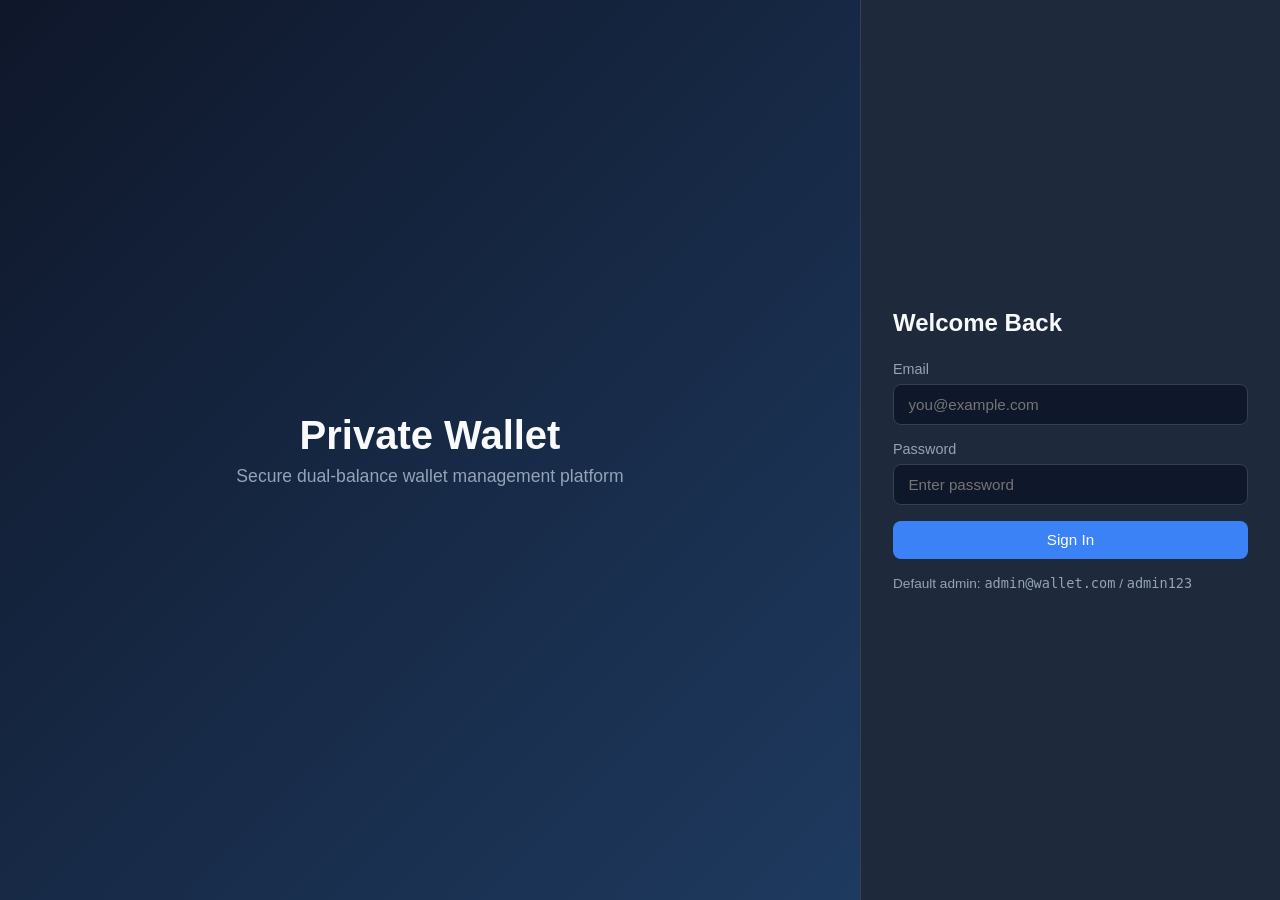
==== frontend/accounts.html @ 6f9220b8 "feat(ui): add dashboard, accounts, statistics pages and style - Implement dashboard page with balanc" ====
<!DOCTYPE html>
<html lang="en">
<head>
  <meta charset="UTF-8" />
  <meta name="viewport" content="width=device-width, initial-scale=1.0" />
  <title>Accounts - Private Wallet Platform</title>
  <link rel="stylesheet" href="css/style.css" />
</head>
<body>
  <div class="layout">
    <aside class="sidebar" id="sidebar">
      <div class="sidebar-header">
        <h3>Private Wallet</h3>
        <button class="sidebar-toggle" id="sidebar-toggle">&#9776;</button>
      </div>
      <ul class="nav-menu">
        <li class="nav-item" data-href="dashboard.html"><span>Dashboard</span></li>
        <li class="nav-item" data-href="transactions.html"><span>Transactions</span></li>
        <li class="nav-item" data-href="withdrawals.html"><span>Withdrawals</span></li>
        <li class="nav-item active" data-href="accounts.html"><span>Accounts</span></li>
        <li class="nav-item" data-href="statistics.html"><span>Statistics</span></li>
      </ul>
      <div class="sidebar-footer">
        <button class="btn btn-danger btn-block" id="logout-btn">Logout</button>
      </div>
    </aside>

    <div class="main-content" id="main-content">
      <header class="topbar">
        <div class="topbar-left"><h2>Accounts</h2></div>
        <div class="topbar-right">
          <div class="notification-bell" id="notification-bell">
            &#128276;
            <span class="badge" id="notification-badge" style="display:none;">0</span>
            <div class="notification-dropdown" id="notification-dropdown"></div>
          </div>
          <div class="user-menu"><span id="topbar-user-name">User</span></div>
        </div>
      </header>

      <div class="page-content">
        <div id="alert-container"></div>

        <div id="admin-section" style="display:none;">
          <div style="margin-bottom:1rem;">
            <button class="btn btn-success" id="btn-create-user">Create User</button>
          </div>
          <div class="card">
            <div class="table-container">
              <table class="data-table">
                <thead>
                  <tr>
                    <th>ID</th>
                    <th>Name</th>
                    <th>Email</th>
                    <th>Admin</th>
                    <th>Active</th>
                    <th>Created</th>
                  </tr>
                </thead>
                <tbody id="users-body"></tbody>
              </table>
            </div>
          </div>
        </div>

        <div id="user-section">
          <div class="card" style="max-width:480px;">
            <div class="card-header"><div class="card-title">Change Password</div></div>
            <form id="change-password-form">
              <div class="form-group">
                <label>Current Password</label>
                <input type="password" id="cp-current" class="form-control" required />
              </div>
              <div class="form-group">
                <label>New Password</label>
                <input type="password" id="cp-new" class="form-control" required />
              </div>
              <button type="submit" class="btn btn-primary">Update Password</button>
            </form>
          </div>
        </div>
      </div>
    </div>
  </div>

  <div class="modal-overlay" id="create-user-modal">
    <div class="modal">
      <div class="modal-header">
        <div class="modal-title">Create New User</div>
        <button class="modal-close" id="modal-close">&times;</button>
      </div>
      <form id="create-user-form">
        <div class="form-group">
          <label>Full Name</label>
          <input type="text" id="cu-name" class="form-control" required />
        </div>
        <div class="form-group">
          <label>Email</label>
          <input type="email" id="cu-email" class="form-control" required />
        </div>
        <div class="form-group">
          <label>Password</label>
          <input type="password" id="cu-password" class="form-control" required />
        </div>
        <div class="form-group">
          <label>
            <input type="checkbox" id="cu-admin" /> Admin
          </label>
        </div>
        <button type="submit" class="btn btn-primary btn-block">Create User</button>
      </form>
    </div>
  </div>

  <script src="js/api.js"></script>
  <script src="js/auth.js"></script>
  <script src="js/app.js"></script>
  <script src="js/accounts.js"></script>
</body>
</html>
---- frontend/css/style.css ----
:root {
  --bg: #0f172a;
  --card-bg: #1e293b;
  --card-bg-hover: #26334d;
  --text: #f8fafc;
  --text-muted: #94a3b8;
  --border: #334155;
  --accent: #3b82f6;
  --accent-hover: #2563eb;
  --success: #22c55e;
  --danger: #ef4444;
  --warning: #eab308;
  --sidebar-width: 260px;
  --sidebar-collapsed: 70px;
}

* {
  margin: 0;
  padding: 0;
  box-sizing: border-box;
}

body {
  font-family: 'Segoe UI', Tahoma, Geneva, Verdana, sans-serif;
  background: var(--bg);
  color: var(--text);
  min-height: 100vh;
}

a {
  color: var(--accent);
  text-decoration: none;
}

/* Login Page */
.login-page {
  display: flex;
  min-height: 100vh;
}

.login-left {
  flex: 1;
  display: flex;
  align-items: center;
  justify-content: center;
  background: linear-gradient(135deg, #0f172a 0%, #1e3a5f 100%);
  padding: 2rem;
}

.login-brand {
  text-align: center;
}

.login-brand h1 {
  font-size: 2.5rem;
  margin-bottom: 0.5rem;
}

.login-brand p {
  color: var(--text-muted);
  font-size: 1.1rem;
}

.login-right {
  width: 420px;
  background: var(--card-bg);
  display: flex;
  align-items: center;
  justify-content: center;
  padding: 2rem;
  border-left: 1px solid var(--border);
}

.login-form {
  width: 100%;
}

.login-form h2 {
  margin-bottom: 1.5rem;
  font-size: 1.5rem;
}

.form-group {
  margin-bottom: 1rem;
}

.form-group label {
  display: block;
  margin-bottom: 0.4rem;
  font-size: 0.9rem;
  color: var(--text-muted);
}

.form-control {
  width: 100%;
  padding: 0.7rem 0.9rem;
  background: var(--bg);
  border: 1px solid var(--border);
  border-radius: 0.5rem;
  color: var(--text);
  font-size: 0.95rem;
  transition: border-color 0.2s;
}

.form-control:focus {
  outline: none;
  border-color: var(--accent);
}

.btn {
  display: inline-flex;
  align-items: center;
  justify-content: center;
  gap: 0.4rem;
  padding: 0.65rem 1.2rem;
  border: none;
  border-radius: 0.5rem;
  font-size: 0.95rem;
  cursor: pointer;
  transition: background 0.2s, transform 0.1s;
}

.btn:active {
  transform: scale(0.98);
}

.btn-primary {
  background: var(--accent);
  color: #fff;
}

.btn-primary:hover {
  background: var(--accent-hover);
}

.btn-success {
  background: var(--success);
  color: #fff;
}

.btn-danger {
  background: var(--danger);
  color: #fff;
}

.btn-warning {
  background: var(--warning);
  color: #000;
}

.btn-block {
  width: 100%;
}

/* Layout */
.layout {
  display: flex;
  min-height: 100vh;
}

.sidebar {
  width: var(--sidebar-width);
  background: var(--card-bg);
  border-right: 1px solid var(--border);
  display: flex;
  flex-direction: column;
  position: fixed;
  top: 0;
  left: 0;
  bottom: 0;
  z-index: 100;
  transition: width 0.3s;
}

.sidebar-header {
  padding: 1.2rem;
  border-bottom: 1px solid var(--border);
  display: flex;
  align-items: center;
  gap: 0.7rem;
}

.sidebar-header h3 {
  font-size: 1.1rem;
  white-space: nowrap;
}

.sidebar-toggle {
  background: none;
  border: none;
  color: var(--text);
  font-size: 1.2rem;
  cursor: pointer;
  margin-left: auto;
}

.nav-menu {
  list-style: none;
  padding: 1rem 0;
  flex: 1;
  overflow-y: auto;
}

.nav-item {
  padding: 0.7rem 1.2rem;
  display: flex;
  align-items: center;
  gap: 0.8rem;
  color: var(--text-muted);
  cursor: pointer;
  transition: background 0.2s, color 0.2s;
  border-radius: 0 0.4rem 0.4rem 0;
  margin-right: 0.5rem;
}

.nav-item:hover,
.nav-item.active {
  background: rgba(59, 130, 246, 0.1);
  color: var(--accent);
}

.nav-item i {
  width: 22px;
  text-align: center;
}

.sidebar-footer {
  padding: 1rem;
  border-top: 1px solid var(--border);
}

.main-content {
  flex: 1;
  margin-left: var(--sidebar-width);
  display: flex;
  flex-direction: column;
  transition: margin-left 0.3s;
}

.topbar {
  height: 60px;
  background: var(--card-bg);
  border-bottom: 1px solid var(--border);
  display: flex;
  align-items: center;
  justify-content: space-between;
  padding: 0 1.5rem;
  position: sticky;
  top: 0;
  z-index: 50;
}

.topbar-left h2 {
  font-size: 1.2rem;
  font-weight: 600;
}

.topbar-right {
  display: flex;
  align-items: center;
  gap: 1rem;
}

.notification-bell {
  position: relative;
  cursor: pointer;
  font-size: 1.1rem;
  color: var(--text-muted);
}

.notification-bell .badge {
  position: absolute;
  top: -6px;
  right: -6px;
  background: var(--danger);
  color: #fff;
  font-size: 0.65rem;
  padding: 0.1rem 0.35rem;
  border-radius: 999px;
}

.user-menu {
  display: flex;
  align-items: center;
  gap: 0.5rem;
  cursor: pointer;
}

.page-content {
  padding: 1.5rem;
  flex: 1;
}

/* Cards */
.card {
  background: var(--card-bg);
  border: 1px solid var(--border);
  border-radius: 0.6rem;
  padding: 1.2rem;
}

.card-header {
  display: flex;
  align-items: center;
  justify-content: space-between;
  margin-bottom: 1rem;
}

.card-title {
  font-size: 1rem;
  font-weight: 600;
}

.balance-card {
  background: linear-gradient(135deg, #1e293b 0%, #0f172a 100%);
  border: 1px solid var(--border);
  border-radius: 0.6rem;
  padding: 1.5rem;
  position: relative;
  overflow: hidden;
}

.balance-card .label {
  font-size: 0.85rem;
  color: var(--text-muted);
  margin-bottom: 0.4rem;
}

.balance-card .amount {
  font-size: 2rem;
  font-weight: 700;
}

.balance-card .icon {
  position: absolute;
  top: 1rem;
  right: 1rem;
  font-size: 2.5rem;
  opacity: 0.15;
}

.grid {
  display: grid;
  gap: 1rem;
}

.grid-2 {
  grid-template-columns: repeat(2, 1fr);
}

.grid-3 {
  grid-template-columns: repeat(3, 1fr);
}

.grid-4 {
  grid-template-columns: repeat(4, 1fr);
}

/* Tables */
.table-container {
  overflow-x: auto;
}

.data-table {
  width: 100%;
  border-collapse: collapse;
  font-size: 0.9rem;
}

.data-table th,
.data-table td {
  padding: 0.8rem 1rem;
  text-align: left;
  border-bottom: 1px solid var(--border);
}

.data-table th {
  color: var(--text-muted);
  font-weight: 500;
  font-size: 0.8rem;
  text-transform: uppercase;
  letter-spacing: 0.03em;
}

.data-table tbody tr:hover {
  background: var(--card-bg-hover);
}

/* Status badges */
.badge {
  display: inline-block;
  padding: 0.25rem 0.6rem;
  border-radius: 0.35rem;
  font-size: 0.75rem;
  font-weight: 600;
}

.badge-pending {
  background: rgba(234, 179, 8, 0.15);
  color: var(--warning);
}

.badge-approved {
  background: rgba(34, 197, 94, 0.15);
  color: var(--success);
}

.badge-rejected {
  background: rgba(239, 68, 68, 0.15);
  color: var(--danger);
}

/* Modals */
.modal-overlay {
  position: fixed;
  inset: 0;
  background: rgba(0, 0, 0, 0.6);
  display: flex;
  align-items: center;
  justify-content: center;
  z-index: 200;
  opacity: 0;
  pointer-events: none;
  transition: opacity 0.2s;
}

.modal-overlay.open {
  opacity: 1;
  pointer-events: all;
}

.modal {
  background: var(--card-bg);
  border: 1px solid var(--border);
  border-radius: 0.6rem;
  width: 90%;
  max-width: 480px;
  padding: 1.5rem;
  transform: translateY(-10px);
  transition: transform 0.2s;
}

.modal-overlay.open .modal {
  transform: translateY(0);
}

.modal-header {
  display: flex;
  align-items: center;
  justify-content: space-between;
  margin-bottom: 1rem;
}

.modal-title {
  font-size: 1.1rem;
  font-weight: 600;
}

.modal-close {
  background: none;
  border: none;
  color: var(--text-muted);
  font-size: 1.2rem;
  cursor: pointer;
}

/* Toggle switch */
.toggle-switch {
  position: relative;
  display: inline-block;
  width: 44px;
  height: 24px;
}

.toggle-switch input {
  opacity: 0;
  width: 0;
  height: 0;
}

.toggle-slider {
  position: absolute;
  cursor: pointer;
  top: 0;
  left: 0;
  right: 0;
  bottom: 0;
  background: var(--border);
  border-radius: 24px;
  transition: background 0.2s;
}

.toggle-slider::before {
  content: "";
  position: absolute;
  height: 18px;
  width: 18px;
  left: 3px;
  bottom: 3px;
  background: #fff;
  border-radius: 50%;
  transition: transform 0.2s;
}

.toggle-switch input:checked + .toggle-slider {
  background: var(--accent);
}

.toggle-switch input:checked + .toggle-slider::before {
  transform: translateX(20px);
}

/* Filter bar */
.filter-bar {
  display: flex;
  gap: 0.75rem;
  flex-wrap: wrap;
  margin-bottom: 1rem;
  align-items: flex-end;
}

.filter-bar .form-group {
  margin-bottom: 0;
  flex: 1;
  min-width: 140px;
}

.filter-bar .form-control {
  padding: 0.5rem 0.7rem;
  font-size: 0.9rem;
}

/* Stats summary */
.stat-card {
  background: var(--card-bg);
  border: 1px solid var(--border);
  border-radius: 0.6rem;
  padding: 1.2rem;
  text-align: center;
}

.stat-card .value {
  font-size: 1.6rem;
  font-weight: 700;
  margin-bottom: 0.3rem;
}

.stat-card .label {
  font-size: 0.85rem;
  color: var(--text-muted);
}

/* Empty state */
.empty-state {
  text-align: center;
  padding: 3rem 1rem;
  color: var(--text-muted);
}

/* Loading spinner */
.spinner {
  width: 24px;
  height: 24px;
  border: 3px solid var(--border);
  border-top-color: var(--accent);
  border-radius: 50%;
  animation: spin 0.8s linear infinite;
}

@keyframes spin {
  to {
    transform: rotate(360deg);
  }
}

/* Alert */
.alert {
  padding: 0.8rem 1rem;
  border-radius: 0.5rem;
  margin-bottom: 1rem;
  font-size: 0.9rem;
}

.alert-error {
  background: rgba(239, 68, 68, 0.1);
  color: var(--danger);
  border: 1px solid rgba(239, 68, 68, 0.2);
}

.alert-success {
  background: rgba(34, 197, 94, 0.1);
  color: var(--success);
  border: 1px solid rgba(34, 197, 94, 0.2);
}

/* Notification dropdown */
.notification-dropdown {
  position: absolute;
  top: 45px;
  right: 0;
  width: 320px;
  background: var(--card-bg);
  border: 1px solid var(--border);
  border-radius: 0.5rem;
  box-shadow: 0 10px 25px rgba(0,0,0,0.4);
  z-index: 150;
  display: none;
  max-height: 400px;
  overflow-y: auto;
}

.notification-dropdown.open {
  display: block;
}

.notification-item {
  padding: 0.8rem 1rem;
  border-bottom: 1px solid var(--border);
  cursor: pointer;
  transition: background 0.2s;
}

.notification-item:hover {
  background: var(--card-bg-hover);
}

.notification-item strong {
  display: block;
  font-size: 0.9rem;
  margin-bottom: 0.2rem;
}

.notification-item p {
  font-size: 0.8rem;
  color: var(--text-muted);
  margin-bottom: 0.2rem;
}

.notification-item small {
  font-size: 0.75rem;
  color: var(--text-muted);
}

/* Responsive */
@media (max-width: 992px) {
  .grid-4 {
    grid-template-columns: repeat(2, 1fr);
  }
  .grid-3 {
    grid-template-columns: repeat(2, 1fr);
  }
}

@media (max-width: 768px) {
  .sidebar {
    width: var(--sidebar-collapsed);
  }
  .sidebar .nav-item span,
  .sidebar-header h3,
  .sidebar-footer span {
    display: none;
  }
  .main-content {
    margin-left: var(--sidebar-collapsed);
  }
  .grid-2,
  .grid-3,
  .grid-4 {
    grid-template-columns: 1fr;
  }
  .login-page {
    flex-direction: column;
  }
  .login-right {
    width: 100%;
  }
}

@media (max-width: 480px) {
  .filter-bar {
    flex-direction: column;
  }
  .filter-bar .form-group {
    width: 100%;
  }
}
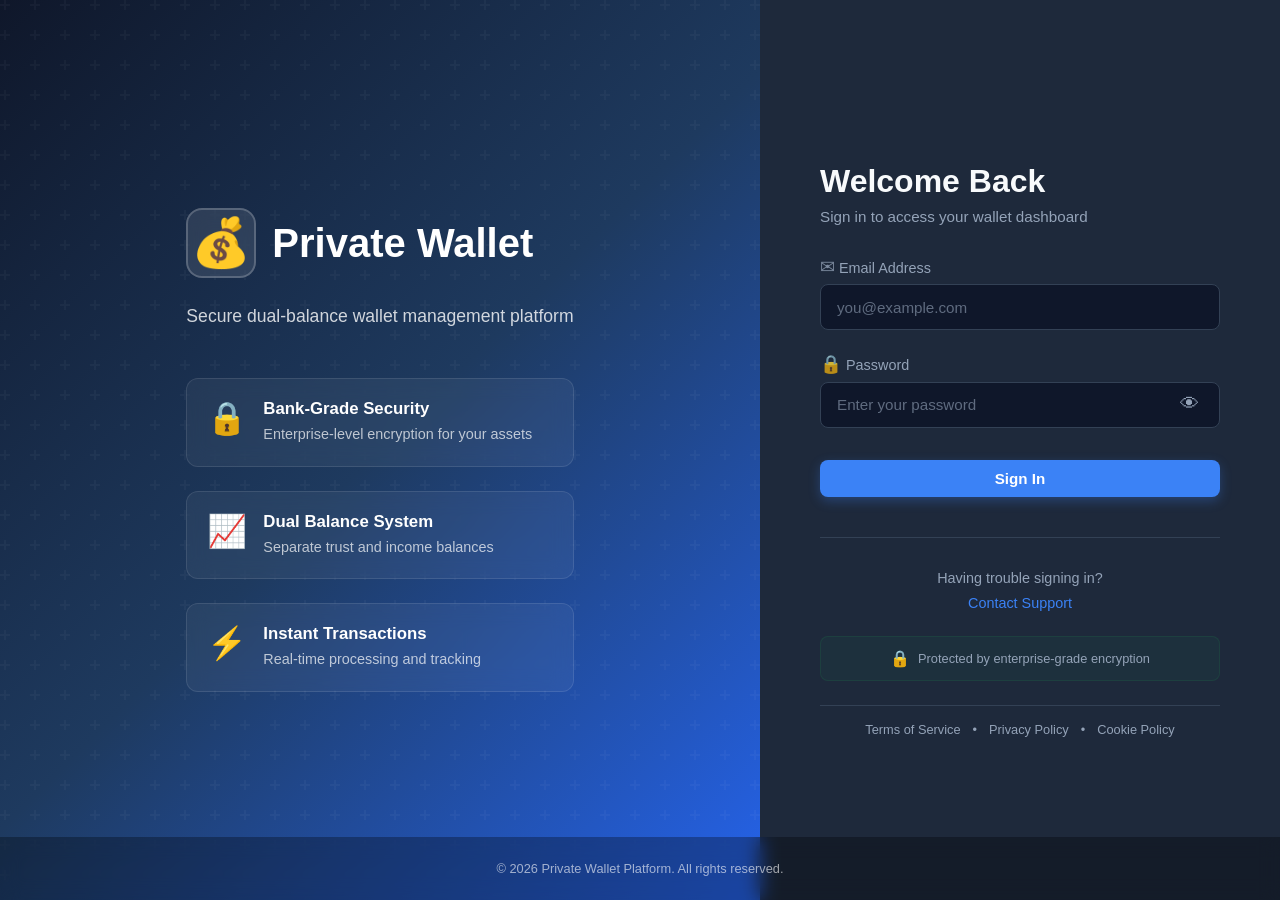
==== commit 7b26870e: "feat(feedback): add user feedback feature with frontend modal and backend email support - Introduce " ====
--- a/frontend/accounts.html
+++ b/frontend/accounts.html
@@ -6,79 +6,139 @@
   <title>Accounts - Private Wallet Platform</title>
   <link rel="stylesheet" href="css/style.css" />
 </head>
-<body>
-  <div class="layout">
-    <aside class="sidebar" id="sidebar">
-      <div class="sidebar-header">
-        <h3>Private Wallet</h3>
-        <button class="sidebar-toggle" id="sidebar-toggle">&#9776;</button>
-      </div>
-      <ul class="nav-menu">
-        <li class="nav-item" data-href="dashboard.html"><span>Dashboard</span></li>
-        <li class="nav-item" data-href="transactions.html"><span>Transactions</span></li>
-        <li class="nav-item" data-href="withdrawals.html"><span>Withdrawals</span></li>
-        <li class="nav-item active" data-href="accounts.html"><span>Accounts</span></li>
-        <li class="nav-item" data-href="statistics.html"><span>Statistics</span></li>
-      </ul>
-      <div class="sidebar-footer">
-        <button class="btn btn-danger btn-block" id="logout-btn">Logout</button>
-      </div>
-    </aside>
-
-    <div class="main-content" id="main-content">
-      <header class="topbar">
-        <div class="topbar-left"><h2>Accounts</h2></div>
-        <div class="topbar-right">
-          <div class="notification-bell" id="notification-bell">
-            &#128276;
-            <span class="badge" id="notification-badge" style="display:none;">0</span>
-            <div class="notification-dropdown" id="notification-dropdown"></div>
-          </div>
-          <div class="user-menu"><span id="topbar-user-name">User</span></div>
-        </div>
-      </header>
-
-      <div class="page-content">
-        <div id="alert-container"></div>
-
-        <div id="admin-section" style="display:none;">
-          <div style="margin-bottom:1rem;">
-            <button class="btn btn-success" id="btn-create-user">Create User</button>
-          </div>
-          <div class="card">
-            <div class="table-container">
-              <table class="data-table">
-                <thead>
-                  <tr>
-                    <th>ID</th>
-                    <th>Name</th>
-                    <th>Email</th>
-                    <th>Admin</th>
-                    <th>Active</th>
-                    <th>Created</th>
-                  </tr>
-                </thead>
-                <tbody id="users-body"></tbody>
-              </table>
+<body class="user-layout">
+  <!-- User Nav Drawer -->
+  <div class="user-nav-overlay" id="user-nav-overlay"></div>
+  <div class="user-nav-drawer" id="user-nav-drawer">
+    <div class="user-nav-header">
+      <h3>Private Wallet</h3>
+      <button class="user-nav-close" id="user-nav-close">&times;</button>
+    </div>
+    <ul class="user-nav-menu">
+      <li class="user-nav-item" data-href="dashboard.html"><span class="nav-icon">&#127968;</span> Dashboard</li>
+      <li class="user-nav-item" data-href="transactions.html"><span class="nav-icon">&#128179;</span> Transactions</li>
+      <li class="user-nav-item" data-href="withdrawals.html"><span class="nav-icon">&#128184;</span> Withdrawals</li>
+      <li class="user-nav-item active" data-href="accounts.html"><span class="nav-icon">&#128100;</span> Accounts</li>
+      <li class="user-nav-item" data-href="statement.html"><span class="nav-icon">&#128196;</span> Statement</li>
+      <li class="user-nav-item" data-href="statistics.html"><span class="nav-icon">&#128202;</span> Statistics</li>
+    </ul>
+    <div class="user-nav-footer">
+      <button class="btn btn-danger btn-block" id="logout-btn">Logout</button>
+    </div>
+  </div>
+
+  <!-- Topbar -->
+  <header class="user-topbar">
+    <div class="user-topbar-left">
+      <button class="user-topbar-menu-btn" id="user-menu-btn">&#9776;</button>
+      <div class="user-topbar-title">Accounts</div>
+    </div>
+    <div class="user-topbar-right">
+      <button class="topbar-btn" id="support-btn">Support</button>
+      <div class="topbar-pill" id="exchange-pill">
+        <span id="exchange-rate-text">1 USDT &rarr; 127.65 BDT</span>
+        <button class="swap-btn" id="swap-rate-btn">&#8644;</button>
+      </div>
+      <div class="notification-bell" id="notification-bell">
+        &#128276;
+        <span class="badge" id="notification-badge" style="display:none;">0</span>
+        <div class="notification-dropdown" id="notification-dropdown">
+          <div class="notification-dropdown-header">
+            <span>Notifications</span>
+            <a href="#" onclick="event.preventDefault();">Mark all as read</a>
+          </div>
+          <div class="notification-dropdown-body" id="notification-dropdown-body"></div>
+        </div>
+      </div>
+      <button class="topbar-icon-btn" id="help-btn" title="Help">?</button>
+      <div class="avatar-wrap">
+        <div class="avatar" id="user-avatar">U</div>
+        <div class="avatar-dropdown" id="avatar-dropdown">
+          <div class="avatar-dropdown-header">
+            <div class="avatar-large" id="dropdown-avatar-large">U</div>
+            <div>
+              <div class="user-name" id="dropdown-user-name">User</div>
+              <div class="user-email" id="dropdown-user-email">user@example.com</div>
             </div>
           </div>
-        </div>
-
-        <div id="user-section">
-          <div class="card" style="max-width:480px;">
-            <div class="card-header"><div class="card-title">Change Password</div></div>
-            <form id="change-password-form">
-              <div class="form-group">
-                <label>Current Password</label>
-                <input type="password" id="cp-current" class="form-control" required />
-              </div>
-              <div class="form-group">
-                <label>New Password</label>
-                <input type="password" id="cp-new" class="form-control" required />
-              </div>
-              <button type="submit" class="btn btn-primary">Update Password</button>
-            </form>
-          </div>
+          <button class="avatar-dropdown-btn">Connect two-factor authentication</button>
+          <button class="avatar-dropdown-btn">Check your manager</button>
+          <div class="avatar-dropdown-divider"></div>
+          <button class="avatar-dropdown-item" onclick="logout()">
+            <span>&#128682;</span> Logout
+          </button>
+        </div>
+      </div>
+    </div>
+  </header>
+
+  <div class="user-page-content">
+    <div id="alert-container"></div>
+
+    <div id="admin-section" style="display:none;">
+      <div style="margin-bottom:1rem;">
+        <button class="btn btn-success" id="btn-create-user">Create User</button>
+      </div>
+      <div class="card">
+        <div class="table-container">
+          <table class="data-table">
+            <thead>
+              <tr>
+                <th>ID</th>
+                <th>Name</th>
+                <th>Email</th>
+                <th>Admin</th>
+                <th>Active</th>
+                <th>Created</th>
+              </tr>
+            </thead>
+            <tbody id="users-body"></tbody>
+          </table>
+        </div>
+      </div>
+    </div>
+
+    <div id="user-section">
+      <div class="ac-section">
+        <div class="ac-filter-bar">
+          <div class="tx-filter-group">
+            <label>Account number</label>
+            <input type="text" class="tx-input" placeholder="Account number" id="filter-ac-number" />
+          </div>
+          <div class="tx-filter-group">
+            <label>Device status</label>
+            <select class="tx-select" id="filter-device-status">
+              <option value="">All</option>
+              <option value="created">Created</option>
+            </select>
+          </div>
+          <div class="tx-filter-group">
+            <label>Account status</label>
+            <select class="tx-select" id="filter-ac-status">
+              <option value="">All</option>
+              <option value="approved">Approved</option>
+              <option value="deleted">Deleted</option>
+            </select>
+          </div>
+          <button class="tx-filter-btn" id="btn-filter" title="Filter">&#8801;</button>
+          <button class="ac-add-btn" id="btn-add-account">Add account</button>
+        </div>
+
+        <div class="tx-table-wrap">
+          <table class="ac-table">
+            <thead>
+              <tr>
+                <th>ACCOUNT ID <span class="sort-icon">&#8693;</span></th>
+                <th>PAYMENT SYSTEM TYPE</th>
+                <th>WALLET NUMBER</th>
+                <th>WALLET BALANCE</th>
+                <th>DEVICE STATUS</th>
+                <th>ACCOUNT STATUS</th>
+              </tr>
+            </thead>
+            <tbody id="accounts-body"></tbody>
+          </table>
+          <div class="no-data" id="ac-no-data" style="display:none;">No Data</div>
         </div>
       </div>
     </div>
@@ -110,6 +170,124 @@
         </div>
         <button type="submit" class="btn btn-primary btn-block">Create User</button>
       </form>
+    </div>
+  </div>
+
+  <!-- Add Account Modal -->
+  <div class="modal-overlay" id="add-account-modal">
+    <div class="modal">
+      <div class="modal-header">
+        <div class="modal-title">Add Account</div>
+        <button class="modal-close" id="ac-modal-close">&times;</button>
+      </div>
+      <form id="add-account-form">
+        <div class="form-group">
+          <label>Payment System</label>
+          <select class="form-control" id="aa-type" required>
+            <option value="bkash">bKash</option>
+            <option value="nagad">Nagad</option>
+            <option value="bank">Bank</option>
+          </select>
+        </div>
+        <div class="form-group">
+          <label>Account Number</label>
+          <input type="text" id="aa-number" class="form-control" placeholder="e.g. 01XXXXXXXXX" required />
+        </div>
+        <button type="submit" class="btn btn-primary btn-block">Add Account</button>
+      </form>
+    </div>
+  </div>
+
+  <button class="feedback-btn" id="feedback-btn">Leave feedback</button>
+
+  <!-- Feedback Modal -->
+  <div class="feedback-modal-overlay" id="feedback-modal">
+    <div class="feedback-modal">
+      <div class="feedback-modal-header">
+        <div class="feedback-modal-title">Rate our application</div>
+        <button class="modal-close" id="feedback-modal-close">&times;</button>
+      </div>
+      <div class="feedback-modal-body">
+        <div id="feedback-alert-container"></div>
+        
+        <div class="feedback-form-group">
+          <label class="feedback-label">How would you rate your experience with our app?</label>
+          <div class="star-rating" id="star-rating">
+            <span class="star" data-rating="1">&#9733;</span>
+            <span class="star" data-rating="2">&#9733;</span>
+            <span class="star" data-rating="3">&#9733;</span>
+            <span class="star" data-rating="4">&#9733;</span>
+            <span class="star" data-rating="5">&#9733;</span>
+          </div>
+          <div class="rating-text" id="rating-text">Select a rating</div>
+        </div>
+
+        <div class="feedback-form-group">
+          <label for="feedback-experience" class="feedback-label">
+            What would you like to improve about SWAP?
+          </label>
+          <textarea 
+            id="feedback-experience" 
+            class="form-control" 
+            placeholder="Share your experience with us..."
+            rows="4"
+          ></textarea>
+        </div>
+
+        <button class="btn btn-primary btn-block btn-send-feedback" id="btn-send-feedback">
+          <span class="btn-text">Send</span>
+          <span class="btn-loader" style="display:none;">
+            <span class="spinner"></span>
+            Sending...
+          </span>
+        </button>
+      </div>
+    </div>
+  </div>
+
+  <!-- Support Modal -->
+  <div class="support-modal-overlay" id="support-modal">
+    <div class="support-modal">
+      <div class="support-modal-header">
+        <div class="support-modal-title">Contact Support</div>
+        <button class="modal-close" id="support-modal-close">&times;</button>
+      </div>
+      <form id="support-form">
+        <div class="form-group">
+          <label>Subject</label>
+          <input type="text" id="support-subject" class="form-control" placeholder="What's this about?" />
+        </div>
+        <div class="form-group">
+          <label>Message</label>
+          <textarea id="support-message" class="form-control" placeholder="Describe your problem here..." required></textarea>
+        </div>
+        <button type="submit" class="btn btn-primary btn-block">Send</button>
+      </form>
+    </div>
+  </div>
+
+  <!-- FAQ Modal -->
+  <div class="faq-modal-overlay" id="faq-modal">
+    <div class="faq-modal">
+      <div class="faq-modal-top">
+        <div class="faq-brand">SWAP FAQ</div>
+        <button class="modal-close" id="faq-modal-close">&times;</button>
+      </div>
+      <div class="faq-content">
+        <h2>Frequently Asked Questions</h2>
+        <div class="faq-search-wrap">
+          <input type="text" placeholder="Search for a question" id="faq-search" />
+        </div>
+        <div class="faq-tabs-row">
+          <button class="faq-tab active" data-category="all">All</button>
+          <button class="faq-tab" data-category="access">Access & Authorization</button>
+          <button class="faq-tab" data-category="balances">Balances & Funds</button>
+          <button class="faq-tab" data-category="transactions">Transactions & Operations</button>
+          <button class="faq-tab" data-category="accounts">Accounts & Verification</button>
+          <button class="faq-tab" data-category="security">Interface & Security</button>
+        </div>
+        <div class="faq-list" id="faq-list"></div>
+      </div>
     </div>
   </div>
 
--- a/frontend/css/style.css
+++ b/frontend/css/style.css
@@ -36,48 +36,434 @@
 .login-page {
   display: flex;
   min-height: 100vh;
-}
-
-.login-left {
+  position: relative;
+  overflow: hidden;
+  background: var(--bg);
+}
+
+/* Animated Background */
+.login-background {
+  position: absolute;
+  inset: 0;
+  overflow: hidden;
+  z-index: 0;
+}
+
+.login-bg-circle {
+  position: absolute;
+  border-radius: 50%;
+  background: linear-gradient(135deg, rgba(59, 130, 246, 0.1), rgba(147, 51, 234, 0.1));
+  animation: float 20s infinite ease-in-out;
+}
+
+.circle-1 {
+  width: 600px;
+  height: 600px;
+  top: -200px;
+  left: -200px;
+  animation-delay: 0s;
+}
+
+.circle-2 {
+  width: 400px;
+  height: 400px;
+  bottom: -100px;
+  right: 10%;
+  animation-delay: 5s;
+}
+
+.circle-3 {
+  width: 300px;
+  height: 300px;
+  top: 50%;
+  left: 40%;
+  animation-delay: 10s;
+}
+
+@keyframes float {
+  0%, 100% {
+    transform: translate(0, 0) scale(1);
+  }
+  33% {
+    transform: translate(30px, -30px) scale(1.1);
+  }
+  66% {
+    transform: translate(-20px, 20px) scale(0.9);
+  }
+}
+
+/* Login Container */
+.login-container {
+  display: flex;
+  width: 100%;
+  min-height: 100vh;
+  position: relative;
+  z-index: 1;
+}
+
+/* Left Side - Branding */
+.login-branding {
   flex: 1;
   display: flex;
   align-items: center;
   justify-content: center;
-  background: linear-gradient(135deg, #0f172a 0%, #1e3a5f 100%);
-  padding: 2rem;
-}
-
-.login-brand {
+  background: linear-gradient(135deg, #0f172a 0%, #1e3a5f 50%, #2563eb 100%);
+  padding: 3rem;
+  position: relative;
+  overflow: hidden;
+}
+
+.login-branding::before {
+  content: '';
+  position: absolute;
+  inset: 0;
+  background: url("data:image/svg+xml,%3Csvg width='60' height='60' viewBox='0 0 60 60' xmlns='http://www.w3.org/2000/svg'%3E%3Cg fill='none' fill-rule='evenodd'%3E%3Cg fill='%23ffffff' fill-opacity='0.03'%3E%3Cpath d='M36 34v-4h-2v4h-4v2h4v4h2v-4h4v-2h-4zm0-30V0h-2v4h-4v2h4v4h2V6h4V4h-4zM6 34v-4H4v4H0v2h4v4h2v-4h4v-2H6zM6 4V0H4v4H0v2h4v4h2V6h4V4H6z'/%3E%3C/g%3E%3C/g%3E%3C/svg%3E");
+}
+
+.brand-content {
+  max-width: 500px;
+  position: relative;
+  z-index: 1;
+}
+
+.brand-logo {
+  display: flex;
+  align-items: center;
+  gap: 1rem;
+  margin-bottom: 1.5rem;
+}
+
+.logo-icon {
+  font-size: 3rem;
+  width: 70px;
+  height: 70px;
+  display: flex;
+  align-items: center;
+  justify-content: center;
+  background: rgba(255, 255, 255, 0.1);
+  border-radius: 1rem;
+  backdrop-filter: blur(10px);
+  border: 2px solid rgba(255, 255, 255, 0.2);
+}
+
+.brand-logo h1 {
+  font-size: 2.5rem;
+  font-weight: 700;
+  color: #fff;
+  margin: 0;
+}
+
+.brand-tagline {
+  color: rgba(255, 255, 255, 0.8);
+  font-size: 1.1rem;
+  margin-bottom: 3rem;
+  line-height: 1.6;
+}
+
+.brand-features {
+  display: flex;
+  flex-direction: column;
+  gap: 1.5rem;
+}
+
+.feature-item {
+  display: flex;
+  gap: 1rem;
+  padding: 1.25rem;
+  background: rgba(255, 255, 255, 0.05);
+  border-radius: 0.75rem;
+  border: 1px solid rgba(255, 255, 255, 0.1);
+  backdrop-filter: blur(10px);
+  transition: all 0.3s;
+}
+
+.feature-item:hover {
+  background: rgba(255, 255, 255, 0.08);
+  transform: translateX(5px);
+}
+
+.feature-icon {
+  font-size: 2rem;
+  flex-shrink: 0;
+}
+
+.feature-text h4 {
+  color: #fff;
+  font-size: 1.05rem;
+  margin-bottom: 0.3rem;
+  font-weight: 600;
+}
+
+.feature-text p {
+  color: rgba(255, 255, 255, 0.7);
+  font-size: 0.9rem;
+  margin: 0;
+  line-height: 1.5;
+}
+
+/* Right Side - Form */
+.login-form-wrapper {
+  width: 520px;
+  background: var(--card-bg);
+  display: flex;
+  align-items: center;
+  justify-content: center;
+  padding: 3rem;
+  box-shadow: -5px 0 30px rgba(0, 0, 0, 0.1);
+}
+
+.login-form-container {
+  width: 100%;
+  max-width: 400px;
+}
+
+.login-header {
+  margin-bottom: 2rem;
+}
+
+.login-header h2 {
+  font-size: 2rem;
+  font-weight: 700;
+  margin-bottom: 0.5rem;
+  color: var(--text);
+}
+
+.login-header p {
+  color: var(--text-muted);
+  font-size: 0.95rem;
+}
+
+/* Form Styling */
+.login-form .form-group {
+  margin-bottom: 1.5rem;
+}
+
+.login-form label {
+  display: flex;
+  align-items: center;
+  gap: 0.5rem;
+  margin-bottom: 0.5rem;
+  font-size: 0.9rem;
+  font-weight: 500;
+  color: var(--text);
+}
+
+.label-icon {
+  font-size: 1.1rem;
+  opacity: 0.8;
+}
+
+.login-form .form-control {
+  padding: 0.85rem 1rem;
+  font-size: 0.95rem;
+  border: 1.5px solid var(--border);
+  transition: all 0.2s;
+}
+
+.login-form .form-control:focus {
+  border-color: var(--accent);
+  box-shadow: 0 0 0 3px rgba(59, 130, 246, 0.1);
+}
+
+.login-form .form-control::placeholder {
+  color: var(--text-muted);
+  opacity: 0.6;
+}
+
+.password-input-wrapper {
+  position: relative;
+}
+
+.password-input-wrapper .form-control {
+  padding-right: 3rem;
+}
+
+.password-toggle {
+  position: absolute;
+  right: 1rem;
+  top: 50%;
+  transform: translateY(-50%);
+  background: none;
+  border: none;
+  cursor: pointer;
+  padding: 0.3rem;
+  color: var(--text-muted);
+  font-size: 1.2rem;
+  transition: color 0.2s;
+}
+
+.password-toggle:hover {
+  color: var(--accent);
+}
+
+.password-toggle.active {
+  color: var(--accent);
+}
+
+/* Login Button */
+.btn-login {
+  padding: 1rem;
+  font-size: 1rem;
+  font-weight: 600;
+  margin-top: 0.5rem;
+  position: relative;
+  overflow: hidden;
+  background: linear-gradient(135deg, var(--accent) 0%, #2563eb 100%);
+  border: none;
+  box-shadow: 0 4px 12px rgba(59, 130, 246, 0.3);
+  transition: all 0.3s;
+}
+
+.btn-login:hover {
+  transform: translateY(-2px);
+  box-shadow: 0 6px 16px rgba(59, 130, 246, 0.4);
+}
+
+.btn-login:active {
+  transform: translateY(0);
+  box-shadow: 0 2px 8px rgba(59, 130, 246, 0.3);
+}
+
+.btn-login .btn-text,
+.btn-login .btn-loader {
+  display: flex;
+  align-items: center;
+  justify-content: center;
+  gap: 0.5rem;
+}
+
+.spinner {
+  width: 18px;
+  height: 18px;
+  border: 2px solid rgba(255, 255, 255, 0.3);
+  border-top-color: #fff;
+  border-radius: 50%;
+  animation: spin 0.6s linear infinite;
+}
+
+@keyframes spin {
+  to { transform: rotate(360deg); }
+}
+
+/* Footer */
+.login-footer {
+  margin-top: 2.5rem;
+  padding-top: 2rem;
+  border-top: 1px solid var(--border);
+}
+
+.login-help {
   text-align: center;
-}
-
-.login-brand h1 {
-  font-size: 2.5rem;
+  margin-bottom: 1.5rem;
+}
+
+.login-help p {
+  font-size: 0.9rem;
+  color: var(--text-muted);
   margin-bottom: 0.5rem;
 }
 
-.login-brand p {
-  color: var(--text-muted);
-  font-size: 1.1rem;
-}
-
-.login-right {
-  width: 420px;
-  background: var(--card-bg);
+.help-link {
+  color: var(--accent);
+  text-decoration: none;
+  font-size: 0.9rem;
+  font-weight: 500;
+  transition: color 0.2s;
+}
+
+.help-link:hover {
+  color: var(--accent-light);
+  text-decoration: underline;
+}
+
+.login-security-note {
   display: flex;
   align-items: center;
   justify-content: center;
-  padding: 2rem;
-  border-left: 1px solid var(--border);
-}
-
-.login-form {
-  width: 100%;
-}
-
-.login-form h2 {
+  gap: 0.5rem;
+  font-size: 0.8rem;
+  color: var(--text-muted);
+  padding: 0.75rem;
+  background: rgba(34, 197, 94, 0.05);
+  border-radius: 0.5rem;
+  border: 1px solid rgba(34, 197, 94, 0.1);
   margin-bottom: 1.5rem;
-  font-size: 1.5rem;
+}
+
+.security-icon {
+  font-size: 1rem;
+  color: var(--success);
+}
+
+.login-legal {
+  display: flex;
+  align-items: center;
+  justify-content: center;
+  gap: 0.75rem;
+  flex-wrap: wrap;
+  padding-top: 1rem;
+  border-top: 1px solid var(--border);
+}
+
+.login-legal a {
+  color: var(--text-muted);
+  text-decoration: none;
+  font-size: 0.8rem;
+  transition: color 0.2s;
+}
+
+.login-legal a:hover {
+  color: var(--accent);
+  text-decoration: underline;
+}
+
+.legal-divider {
+  color: var(--text-muted);
+  font-size: 0.8rem;
+}
+
+/* Page Footer */
+.login-page-footer {
+  position: absolute;
+  bottom: 0;
+  left: 0;
+  right: 0;
+  text-align: center;
+  padding: 1.5rem;
+  background: rgba(0, 0, 0, 0.3);
+  backdrop-filter: blur(10px);
+  z-index: 2;
+}
+
+.login-page-footer p {
+  color: rgba(255, 255, 255, 0.6);
+  font-size: 0.8rem;
+  margin: 0;
+}
+
+/* Responsive Design */
+@media (max-width: 1024px) {
+  .login-branding {
+    display: none;
+  }
+  
+  .login-form-wrapper {
+    width: 100%;
+  }
+}
+
+@media (max-width: 480px) {
+  .login-form-wrapper {
+    padding: 2rem 1.5rem;
+  }
+  
+  .login-header h2 {
+    font-size: 1.75rem;
+  }
+  
+  .brand-logo h1 {
+    font-size: 2rem;
+  }
 }
 
 .form-group {
@@ -219,9 +605,12 @@
   color: var(--accent);
 }
 
-.nav-item i {
+.nav-item i,
+.nav-icon {
   width: 22px;
   text-align: center;
+  font-size: 1.2rem;
+  flex-shrink: 0;
 }
 
 .sidebar-footer {
@@ -528,6 +917,37 @@
 .filter-bar .form-control {
   padding: 0.5rem 0.7rem;
   font-size: 0.9rem;
+}
+
+/* Date range filter styling */
+.date-range-filter {
+  display: flex;
+  align-items: center;
+  gap: 0.5rem;
+}
+
+.date-input-wrap {
+  display: flex;
+  align-items: center;
+  gap: 0.4rem;
+  flex: 1;
+}
+
+.date-input-wrap span {
+  color: var(--text-muted);
+  font-size: 0.85rem;
+  font-weight: 500;
+}
+
+.date-input-wrap .form-control {
+  padding: 0.5rem 0.7rem;
+  font-size: 0.9rem;
+}
+
+.date-separator {
+  color: var(--text-muted);
+  font-weight: 600;
+  font-size: 1.2rem;
 }
 
 /* Stats summary */
@@ -613,11 +1033,60 @@
   display: block;
 }
 
+.notification-dropdown-header {
+  padding: 0.8rem 1rem;
+  border-bottom: 1px solid var(--border);
+  font-weight: 600;
+  font-size: 0.95rem;
+  display: flex;
+  justify-content: space-between;
+  align-items: center;
+  background: var(--card-bg);
+  position: sticky;
+  top: 0;
+  z-index: 1;
+}
+
+.notification-dropdown-header a {
+  font-size: 0.8rem;
+  color: var(--accent);
+  font-weight: 500;
+}
+
+.notification-dropdown-body {
+  max-height: 350px;
+  overflow-y: auto;
+}
+
 .notification-item {
   padding: 0.8rem 1rem;
   border-bottom: 1px solid var(--border);
   cursor: pointer;
   transition: background 0.2s;
+  position: relative;
+}
+
+.notification-item:hover {
+  background: var(--card-bg-hover);
+}
+
+.notification-item.unread {
+  background: rgba(59, 130, 246, 0.05);
+  border-left: 3px solid var(--accent);
+}
+
+.notification-item.read {
+  opacity: 0.7;
+}
+
+.unread-dot {
+  position: absolute;
+  top: 1rem;
+  right: 1rem;
+  width: 8px;
+  height: 8px;
+  background: var(--accent);
+  border-radius: 50%;
 }
 
 .notification-item:hover {
@@ -641,6 +1110,568 @@
   color: var(--text-muted);
 }
 
+/* User Topbar */
+.user-topbar {
+  height: 64px;
+  background: var(--card-bg);
+  border-bottom: 1px solid var(--border);
+  display: flex;
+  align-items: center;
+  justify-content: space-between;
+  padding: 0 1.5rem;
+  position: sticky;
+  top: 0;
+  z-index: 50;
+}
+
+.user-topbar-left {
+  display: flex;
+  align-items: center;
+  gap: 1rem;
+}
+
+.user-topbar-menu-btn {
+  background: none;
+  border: none;
+  color: var(--text);
+  font-size: 1.4rem;
+  cursor: pointer;
+}
+
+.user-topbar-title {
+  font-size: 1.25rem;
+  font-weight: 600;
+}
+
+.user-topbar-right {
+  display: flex;
+  align-items: center;
+  gap: 0.75rem;
+}
+
+.topbar-btn {
+  padding: 0.5rem 1rem;
+  background: transparent;
+  border: 1px solid var(--border);
+  border-radius: 0.4rem;
+  color: var(--text);
+  font-size: 0.85rem;
+  cursor: pointer;
+  transition: background 0.2s;
+}
+
+.topbar-btn:hover {
+  background: var(--card-bg-hover);
+}
+
+.topbar-pill {
+  padding: 0.4rem 0.9rem;
+  background: rgba(59, 130, 246, 0.1);
+  border: 1px solid rgba(59, 130, 246, 0.2);
+  border-radius: 0.4rem;
+  color: var(--accent);
+  font-size: 0.85rem;
+}
+
+.topbar-icon-btn {
+  background: none;
+  border: none;
+  color: var(--text-muted);
+  font-size: 1.1rem;
+  cursor: pointer;
+  position: relative;
+  display: flex;
+  align-items: center;
+  justify-content: center;
+  width: 36px;
+  height: 36px;
+  border-radius: 0.4rem;
+  transition: background 0.2s;
+}
+
+.topbar-icon-btn:hover {
+  background: var(--card-bg-hover);
+}
+
+.avatar {
+  width: 36px;
+  height: 36px;
+  border-radius: 50%;
+  background: var(--accent);
+  display: flex;
+  align-items: center;
+  justify-content: center;
+  color: #fff;
+  font-weight: 600;
+  font-size: 0.9rem;
+  cursor: pointer;
+}
+
+/* User Layout */
+.user-layout {
+  min-height: 100vh;
+  background: var(--bg);
+}
+
+.user-page-content {
+  padding: 1.5rem 2rem;
+  width: 100%;
+}
+
+/* User Balance Cards */
+.user-balance-grid {
+  display: grid;
+  grid-template-columns: 1fr 1fr;
+  gap: 1.5rem;
+  margin-bottom: 1.5rem;
+}
+
+.user-balance-card {
+  background: var(--card-bg);
+  border: 1px solid var(--border);
+  border-radius: 0.75rem;
+  padding: 1.5rem;
+}
+
+.balance-card-header {
+  display: flex;
+  align-items: center;
+  justify-content: space-between;
+  margin-bottom: 1rem;
+}
+
+.balance-card-title-group {
+  display: flex;
+  align-items: center;
+  gap: 0.6rem;
+}
+
+.balance-card-icon {
+  width: 40px;
+  height: 40px;
+  border-radius: 0.5rem;
+  background: rgba(59, 130, 246, 0.1);
+  display: flex;
+  align-items: center;
+  justify-content: center;
+  color: var(--accent);
+  font-size: 1.2rem;
+}
+
+.balance-card-title {
+  font-size: 1rem;
+  color: var(--accent);
+  font-weight: 500;
+}
+
+.balance-card-actions {
+  display: flex;
+  gap: 0.5rem;
+}
+
+.balance-card-actions .btn {
+  padding: 0.5rem 1rem;
+  font-size: 0.85rem;
+}
+
+.btn-outline {
+  background: transparent;
+  border: 1px solid var(--border);
+  color: var(--text);
+}
+
+.btn-outline:hover {
+  background: var(--card-bg-hover);
+}
+
+.balance-amount {
+  font-size: 2.5rem;
+  font-weight: 700;
+  margin-bottom: 0.5rem;
+  color: var(--text);
+}
+
+.balance-amount.negative {
+  color: var(--danger);
+}
+
+.balance-status {
+  display: flex;
+  align-items: center;
+  gap: 0.4rem;
+  font-size: 0.9rem;
+  color: var(--text-muted);
+}
+
+.status-dot {
+  width: 10px;
+  height: 10px;
+  border-radius: 50%;
+  background: var(--danger);
+}
+
+.status-dot.active {
+  background: var(--success);
+}
+
+.balance-note {
+  margin-top: 1rem;
+  font-size: 0.85rem;
+  color: var(--text-muted);
+  text-align: right;
+}
+
+.toggle-group {
+  display: flex;
+  align-items: center;
+  gap: 0.6rem;
+  margin-top: 1.5rem;
+}
+
+.toggle-label {
+  font-size: 0.9rem;
+  color: var(--text-muted);
+}
+
+.info-icon {
+  color: var(--text-muted);
+  cursor: help;
+  font-size: 1rem;
+}
+
+/* Statistics Section */
+.stats-section {
+  background: var(--card-bg);
+  border: 1px solid var(--border);
+  border-radius: 0.75rem;
+  padding: 1.5rem;
+  margin-bottom: 1.5rem;
+}
+
+.stats-header {
+  display: flex;
+  align-items: flex-start;
+  justify-content: space-between;
+  margin-bottom: 1.5rem;
+  flex-wrap: wrap;
+  gap: 1rem;
+}
+
+.stats-title-group h3 {
+  font-size: 1.2rem;
+  margin-bottom: 0.25rem;
+}
+
+.stats-subtitle {
+  font-size: 0.85rem;
+  color: var(--text-muted);
+}
+
+.stats-date-range {
+  display: flex;
+  align-items: center;
+  gap: 0.5rem;
+  padding: 0.4rem 0.8rem;
+  background: var(--bg);
+  border: 1px solid var(--border);
+  border-radius: 0.4rem;
+  font-size: 0.85rem;
+  color: var(--text-muted);
+}
+
+.stats-grid {
+  display: grid;
+  grid-template-columns: 1fr 1fr;
+  gap: 2rem;
+}
+
+.stats-column h4 {
+  font-size: 1rem;
+  margin-bottom: 1rem;
+  color: var(--text);
+  font-weight: 600;
+}
+
+.stat-row {
+  display: flex;
+  justify-content: space-between;
+  align-items: center;
+  padding: 0.7rem 0;
+  border-bottom: 1px solid var(--border);
+}
+
+.stat-row:last-child {
+  border-bottom: none;
+}
+
+.stat-row-label {
+  font-size: 0.9rem;
+  color: var(--text-muted);
+}
+
+.stat-row-value {
+  font-size: 0.95rem;
+  font-weight: 600;
+  color: var(--text);
+}
+
+/* Show details link */
+.show-details {
+  display: inline-block;
+  margin-top: 1.5rem;
+  padding-top: 1rem;
+  border-top: 1px solid var(--border);
+  color: var(--accent);
+  font-size: 0.95rem;
+  cursor: pointer;
+  background: none;
+  border-left: none;
+  border-right: none;
+  border-bottom: none;
+  width: 100%;
+  text-align: left;
+  font-weight: 500;
+  transition: color 0.2s;
+}
+
+.show-details:hover {
+  color: var(--accent-light);
+  text-decoration: underline;
+}
+
+/* Transaction amount colors */
+.tx-positive {
+  color: var(--success);
+}
+
+.tx-negative {
+  color: var(--danger);
+}
+
+/* ========================================
+   Feedback Button & Modal
+   ======================================== */
+
+.feedback-btn {
+  position: fixed;
+  bottom: 2rem;
+  right: 2rem;
+  padding: 1rem 1.5rem;
+  background: var(--accent);
+  color: #fff;
+  border: none;
+  border-radius: 0.5rem;
+  font-size: 0.95rem;
+  font-weight: 600;
+  cursor: pointer;
+  box-shadow: 0 4px 12px rgba(59, 130, 246, 0.3);
+  transition: all 0.3s;
+  z-index: 100;
+}
+
+.feedback-btn:hover {
+  transform: translateY(-2px);
+  box-shadow: 0 6px 16px rgba(59, 130, 246, 0.4);
+}
+
+/* Feedback Modal Overlay */
+.feedback-modal-overlay {
+  position: fixed;
+  inset: 0;
+  background: rgba(0, 0, 0, 0.5);
+  display: none;
+  align-items: center;
+  justify-content: center;
+  z-index: 1000;
+  padding: 2rem;
+}
+
+.feedback-modal-overlay.open {
+  display: flex;
+}
+
+/* Feedback Modal */
+.feedback-modal {
+  background: var(--card-bg);
+  border-radius: 0.75rem;
+  max-width: 500px;
+  width: 100%;
+  max-height: 90vh;
+  overflow-y: auto;
+  box-shadow: 0 20px 60px rgba(0, 0, 0, 0.3);
+}
+
+.feedback-modal-header {
+  display: flex;
+  align-items: center;
+  justify-content: space-between;
+  padding: 1.25rem 1.5rem;
+  border-bottom: 1px solid var(--border);
+}
+
+.feedback-modal-title {
+  font-size: 1.1rem;
+  font-weight: 600;
+  color: var(--text);
+}
+
+.feedback-modal-body {
+  padding: 1.5rem;
+}
+
+.feedback-form-group {
+  margin-bottom: 1.5rem;
+}
+
+.feedback-label {
+  display: block;
+  font-size: 0.9rem;
+  font-weight: 500;
+  color: var(--text);
+  margin-bottom: 0.75rem;
+}
+
+/* Star Rating */
+.star-rating {
+  display: flex;
+  gap: 0.5rem;
+  margin-bottom: 0.5rem;
+}
+
+.star {
+  font-size: 2.5rem;
+  color: #e2e8f0;
+  cursor: pointer;
+  transition: all 0.2s;
+  user-select: none;
+}
+
+.star:hover,
+.star.active {
+  color: #fbbf24;
+  transform: scale(1.1);
+}
+
+.star:hover {
+  filter: drop-shadow(0 0 8px rgba(251, 191, 36, 0.5));
+}
+
+.rating-text {
+  font-size: 0.9rem;
+  color: var(--text-muted);
+  font-weight: 500;
+  min-height: 1.5rem;
+}
+
+/* Send Feedback Button */
+.btn-send-feedback {
+  margin-top: 1rem;
+  padding: 0.9rem;
+  font-weight: 600;
+}
+
+.btn-send-feedback .btn-text,
+.btn-send-feedback .btn-loader {
+  display: flex;
+  align-items: center;
+  justify-content: center;
+  gap: 0.5rem;
+}
+
+/* User Nav Drawer */
+.user-nav-overlay {
+  position: fixed;
+  inset: 0;
+  background: rgba(0, 0, 0, 0.5);
+  z-index: 90;
+  display: none;
+}
+
+.user-nav-overlay.open {
+  display: block;
+}
+
+.user-nav-drawer {
+  position: fixed;
+  top: 0;
+  left: 0;
+  bottom: 0;
+  width: 260px;
+  background: var(--card-bg);
+  border-right: 1px solid var(--border);
+  z-index: 100;
+  transform: translateX(-100%);
+  transition: transform 0.3s;
+  display: flex;
+  flex-direction: column;
+}
+
+.user-nav-drawer.open {
+  transform: translateX(0);
+}
+
+.user-nav-header {
+  padding: 1.2rem;
+  border-bottom: 1px solid var(--border);
+  display: flex;
+  align-items: center;
+  justify-content: space-between;
+}
+
+.user-nav-header h3 {
+  font-size: 1.1rem;
+}
+
+.user-nav-close {
+  background: none;
+  border: none;
+  color: var(--text);
+  font-size: 1.2rem;
+  cursor: pointer;
+}
+
+.user-nav-menu {
+  list-style: none;
+  padding: 1rem 0;
+  flex: 1;
+  overflow-y: auto;
+}
+
+.user-nav-item {
+  padding: 0.8rem 1.2rem;
+  color: var(--text-muted);
+  cursor: pointer;
+  transition: background 0.2s, color 0.2s;
+  display: flex;
+  align-items: center;
+  gap: 0.75rem;
+}
+
+.nav-icon {
+  font-size: 1.2rem;
+  width: 24px;
+  text-align: center;
+  flex-shrink: 0;
+}
+
+.user-nav-item:hover,
+.user-nav-item.active {
+  background: rgba(59, 130, 246, 0.1);
+  color: var(--accent);
+}
+
+.user-nav-footer {
+  padding: 1rem;
+  border-top: 1px solid var(--border);
+}
+
+/* Section title */
+.section-title {
+  font-size: 1.2rem;
+  font-weight: 600;
+  margin-bottom: 1rem;
+}
+
 /* Responsive */
 @media (max-width: 992px) {
   .grid-4 {
@@ -649,6 +1680,12 @@
   .grid-3 {
     grid-template-columns: repeat(2, 1fr);
   }
+  .user-balance-grid {
+    grid-template-columns: 1fr;
+  }
+  .stats-grid {
+    grid-template-columns: 1fr;
+  }
 }
 
 @media (max-width: 768px) {
@@ -674,6 +1711,10 @@
   .login-right {
     width: 100%;
   }
+  .user-topbar-right .topbar-btn,
+  .user-topbar-right .topbar-pill {
+    display: none;
+  }
 }
 
 @media (max-width: 480px) {
@@ -683,4 +1724,1795 @@
   .filter-bar .form-group {
     width: 100%;
   }
-}
+  .user-page-content {
+    padding: 1rem;
+  }
+}
+
+/* Swappable Exchange Rate Pill */
+.topbar-pill {
+  display: inline-flex;
+  align-items: center;
+  gap: 0.4rem;
+  padding: 0.4rem 0.6rem 0.4rem 0.9rem;
+  background: rgba(59, 130, 246, 0.1);
+  border: 1px solid rgba(59, 130, 246, 0.2);
+  border-radius: 0.4rem;
+  color: var(--accent);
+  font-size: 0.85rem;
+  user-select: none;
+}
+
+.swap-btn {
+  background: rgba(59, 130, 246, 0.2);
+  border: none;
+  color: var(--accent);
+  font-size: 0.9rem;
+  cursor: pointer;
+  width: 24px;
+  height: 24px;
+  border-radius: 0.3rem;
+  display: flex;
+  align-items: center;
+  justify-content: center;
+  transition: background 0.2s;
+}
+
+.swap-btn:hover {
+  background: rgba(59, 130, 246, 0.35);
+}
+
+/* User Avatar Dropdown */
+.avatar-wrap {
+  position: relative;
+}
+
+.avatar-dropdown {
+  position: absolute;
+  top: 48px;
+  right: 0;
+  width: 280px;
+  background: var(--card-bg);
+  border: 1px solid var(--border);
+  border-radius: 0.6rem;
+  box-shadow: 0 10px 25px rgba(0,0,0,0.4);
+  z-index: 150;
+  display: none;
+  overflow: hidden;
+}
+
+.avatar-dropdown.open {
+  display: block;
+}
+
+.avatar-dropdown-header {
+  display: flex;
+  align-items: center;
+  gap: 0.75rem;
+  padding: 1rem;
+  border-bottom: 1px solid var(--border);
+}
+
+.avatar-large {
+  width: 44px;
+  height: 44px;
+  border-radius: 50%;
+  background: var(--accent);
+  display: flex;
+  align-items: center;
+  justify-content: center;
+  color: #fff;
+  font-weight: 600;
+  font-size: 1.1rem;
+  flex-shrink: 0;
+}
+
+.avatar-dropdown-header .user-name {
+  font-size: 0.95rem;
+  font-weight: 600;
+  color: var(--text);
+}
+
+.avatar-dropdown-header .user-email {
+  font-size: 0.8rem;
+  color: var(--text-muted);
+  margin-top: 0.1rem;
+}
+
+.avatar-dropdown-btn {
+  display: block;
+  width: calc(100% - 2rem);
+  margin: 0.5rem 1rem;
+  padding: 0.6rem 0.8rem;
+  background: var(--accent);
+  border: none;
+  border-radius: 0.4rem;
+  color: #fff;
+  font-size: 0.85rem;
+  cursor: pointer;
+  text-align: center;
+  transition: background 0.2s;
+}
+
+.avatar-dropdown-btn:hover {
+  background: var(--accent-hover);
+}
+
+.avatar-dropdown-divider {
+  height: 1px;
+  background: var(--border);
+  margin: 0.5rem 0;
+}
+
+.avatar-dropdown-item {
+  display: flex;
+  align-items: center;
+  gap: 0.6rem;
+  width: 100%;
+  padding: 0.7rem 1rem;
+  background: none;
+  border: none;
+  color: var(--text);
+  font-size: 0.9rem;
+  cursor: pointer;
+  text-align: left;
+  transition: background 0.2s;
+}
+
+.avatar-dropdown-item:hover {
+  background: var(--card-bg-hover);
+}
+
+/* Notification dropdown improvements */
+.notification-dropdown {
+  position: absolute;
+  top: 48px;
+  right: -10px;
+  width: 340px;
+  background: var(--card-bg);
+  border: 1px solid var(--border);
+  border-radius: 0.6rem;
+  box-shadow: 0 10px 25px rgba(0,0,0,0.4);
+  z-index: 150;
+  display: none;
+  max-height: 420px;
+  overflow-y: auto;
+}
+
+.notification-dropdown-header {
+  padding: 0.8rem 1rem;
+  border-bottom: 1px solid var(--border);
+  font-weight: 600;
+  font-size: 0.95rem;
+  display: flex;
+  justify-content: space-between;
+  align-items: center;
+}
+
+.notification-dropdown-header a {
+  font-size: 0.8rem;
+  color: var(--accent);
+}
+
+.notification-dropdown.empty .notification-dropdown-body {
+  padding: 2rem;
+  text-align: center;
+  color: var(--text-muted);
+  font-size: 0.9rem;
+}
+
+/* FAQ Modal */
+.faq-modal-overlay {
+  position: fixed;
+  inset: 0;
+  background: rgba(0, 0, 0, 0.7);
+  display: flex;
+  align-items: center;
+  justify-content: center;
+  z-index: 200;
+  opacity: 0;
+  pointer-events: none;
+  transition: opacity 0.2s;
+  padding: 1rem;
+}
+
+.faq-modal-overlay.open {
+  opacity: 1;
+  pointer-events: all;
+}
+
+.faq-modal {
+  background: var(--card-bg);
+  border: 1px solid var(--border);
+  border-radius: 0.75rem;
+  width: 100%;
+  max-width: 800px;
+  max-height: 85vh;
+  overflow-y: auto;
+  transform: translateY(-10px);
+  transition: transform 0.2s;
+  display: flex;
+  flex-direction: column;
+}
+
+.faq-modal-overlay.open .faq-modal {
+  transform: translateY(0);
+}
+
+.faq-modal-header {
+  display: flex;
+  align-items: center;
+  justify-content: space-between;
+  padding: 1.2rem 1.5rem;
+  border-bottom: 1px solid var(--border);
+  position: sticky;
+  top: 0;
+  background: var(--card-bg);
+  z-index: 10;
+}
+
+.faq-modal-header h2 {
+  font-size: 1.25rem;
+}
+
+.faq-search {
+  padding: 1rem 1.5rem;
+  border-bottom: 1px solid var(--border);
+}
+
+.faq-search input {
+  width: 100%;
+  padding: 0.7rem 1rem;
+  background: var(--bg);
+  border: 1px solid var(--border);
+  border-radius: 0.5rem;
+  color: var(--text);
+  font-size: 0.95rem;
+}
+
+.faq-search input:focus {
+  outline: none;
+  border-color: var(--accent);
+}
+
+.faq-tabs {
+  display: flex;
+  gap: 0.5rem;
+  padding: 1rem 1.5rem;
+  border-bottom: 1px solid var(--border);
+  overflow-x: auto;
+  flex-wrap: wrap;
+}
+
+.faq-tab {
+  padding: 0.5rem 1rem;
+  background: var(--bg);
+  border: 1px solid var(--border);
+  border-radius: 0.4rem;
+  color: var(--text-muted);
+  font-size: 0.85rem;
+  cursor: pointer;
+  white-space: nowrap;
+  transition: all 0.2s;
+}
+
+.faq-tab:hover,
+.faq-tab.active {
+  background: rgba(59, 130, 246, 0.1);
+  color: var(--accent);
+  border-color: rgba(59, 130, 246, 0.3);
+}
+
+.faq-list {
+  padding: 0.5rem 1.5rem 1.5rem;
+  display: flex;
+  flex-direction: column;
+  gap: 0.75rem;
+}
+
+.faq-item {
+  background: var(--bg);
+  border: 1px solid var(--border);
+  border-radius: 0.5rem;
+  overflow: hidden;
+}
+
+.faq-question {
+  display: flex;
+  align-items: center;
+  justify-content: space-between;
+  padding: 1rem 1.2rem;
+  cursor: pointer;
+  font-size: 0.95rem;
+  font-weight: 500;
+  transition: background 0.2s;
+}
+
+.faq-question:hover {
+  background: var(--card-bg-hover);
+}
+
+.faq-question .faq-arrow {
+  font-size: 1rem;
+  transition: transform 0.2s;
+  color: var(--text-muted);
+}
+
+.faq-item.open .faq-arrow {
+  transform: rotate(180deg);
+}
+
+.faq-answer {
+  max-height: 0;
+  overflow: hidden;
+  transition: max-height 0.3s ease, padding 0.3s ease;
+  padding: 0 1.2rem;
+  font-size: 0.9rem;
+  color: var(--text-muted);
+  line-height: 1.5;
+}
+
+.faq-item.open .faq-answer {
+  max-height: 500px;
+  padding: 0 1.2rem 1rem;
+}
+
+/* Deposit Modal */
+.deposit-info {
+  margin-bottom: 1.5rem;
+}
+
+.deposit-row {
+  display: flex;
+  justify-content: space-between;
+  align-items: center;
+  padding: 0.7rem 0;
+  border-bottom: 1px solid var(--border);
+  font-size: 0.95rem;
+}
+
+.deposit-row:last-child {
+  border-bottom: none;
+}
+
+.deposit-row span:first-child {
+  color: var(--text-muted);
+}
+
+.deposit-row strong {
+  color: var(--text);
+  font-weight: 600;
+}
+
+.qr-code {
+  display: flex;
+  justify-content: center;
+  padding: 1rem 0;
+}
+
+.qr-code img {
+  width: 200px;
+  height: 200px;
+  border-radius: 0.5rem;
+  border: 1px solid var(--border);
+}
+
+/* Withdraw Modal */
+.withdraw-info-row {
+  display: flex;
+  justify-content: space-between;
+  align-items: center;
+  padding: 0.8rem 1rem;
+  background: var(--bg);
+  border-radius: 0.5rem;
+  margin-bottom: 1.2rem;
+  font-size: 0.95rem;
+}
+
+.withdraw-info-row span:first-child {
+  color: var(--text-muted);
+}
+
+.withdraw-amount {
+  font-weight: 600;
+  color: var(--text);
+}
+
+.withdraw-amount.negative {
+  color: var(--danger);
+}
+
+.input-with-suffix {
+  position: relative;
+}
+
+.input-with-suffix .form-control {
+  padding-right: 3.5rem;
+}
+
+.input-suffix {
+  position: absolute;
+  right: 0.9rem;
+  top: 50%;
+  transform: translateY(-50%);
+  color: var(--text-muted);
+  font-size: 0.9rem;
+  pointer-events: none;
+}
+
+.rate-note {
+  margin-top: 0.4rem;
+  font-size: 0.85rem;
+  font-weight: 600;
+  color: var(--text);
+}
+
+.withdraw-note {
+  margin: 1rem 0;
+  font-size: 0.85rem;
+  color: var(--text-muted);
+  line-height: 1.5;
+}
+
+.checkbox-label {
+  display: flex;
+  align-items: center;
+  gap: 0.5rem;
+  font-size: 0.9rem;
+  margin-bottom: 1rem;
+  cursor: pointer;
+}
+
+.checkbox-label input {
+  width: 18px;
+  height: 18px;
+  accent-color: var(--accent);
+}
+
+/* Support Modal */
+.support-modal-overlay {
+  position: fixed;
+  inset: 0;
+  background: rgba(0, 0, 0, 0.6);
+  display: flex;
+  align-items: center;
+  justify-content: center;
+  z-index: 200;
+  opacity: 0;
+  pointer-events: none;
+  transition: opacity 0.2s;
+  padding: 1rem;
+}
+
+.support-modal-overlay.open {
+  opacity: 1;
+  pointer-events: all;
+}
+
+.support-modal {
+  background: var(--card-bg);
+  border: 1px solid var(--border);
+  border-radius: 0.75rem;
+  width: 100%;
+  max-width: 480px;
+  padding: 1.5rem;
+  transform: translateY(-10px);
+  transition: transform 0.2s;
+}
+
+.support-modal-overlay.open .support-modal {
+  transform: translateY(0);
+}
+
+.support-modal-header {
+  display: flex;
+  align-items: center;
+  justify-content: space-between;
+  margin-bottom: 1.2rem;
+}
+
+.support-modal-title {
+  font-size: 1.15rem;
+  font-weight: 600;
+}
+
+.support-modal .form-group textarea {
+  min-height: 120px;
+  resize: vertical;
+}
+
+/* Redesigned FAQ Modal */
+.faq-modal-overlay {
+  position: fixed;
+  inset: 0;
+  background: rgba(0, 0, 0, 0.75);
+  display: flex;
+  align-items: flex-start;
+  justify-content: center;
+  z-index: 200;
+  opacity: 0;
+  pointer-events: none;
+  transition: opacity 0.2s;
+  padding: 2rem 0.5rem;
+  overflow-y: auto;
+}
+
+.faq-modal-overlay.open {
+  opacity: 1;
+  pointer-events: all;
+}
+
+.faq-modal {
+  background: var(--bg);
+  border: 1px solid var(--border);
+  border-radius: 0.75rem;
+  width: 100%;
+  max-width: 1200px;
+  transform: translateY(-10px);
+  transition: transform 0.2s;
+  display: flex;
+  flex-direction: column;
+  overflow: hidden;
+}
+
+.faq-modal-overlay.open .faq-modal {
+  transform: translateY(0);
+}
+
+.faq-modal-top {
+  display: flex;
+  align-items: center;
+  justify-content: space-between;
+  padding: 1.2rem 1.5rem;
+  border-bottom: 1px solid var(--border);
+}
+
+.faq-brand {
+  font-size: 1.1rem;
+  font-weight: 700;
+  letter-spacing: 0.05em;
+  color: var(--text);
+}
+
+.faq-content {
+  padding: 2rem 1rem;
+  display: flex;
+  flex-direction: column;
+  align-items: center;
+  text-align: center;
+}
+
+.faq-content h2 {
+  font-size: 1.4rem;
+  font-weight: 600;
+  margin-bottom: 1.5rem;
+}
+
+.faq-search-wrap {
+  width: 100%;
+  max-width: 420px;
+  margin-bottom: 1.5rem;
+}
+
+.faq-search-wrap input {
+  width: 100%;
+  padding: 0.75rem 1rem;
+  background: var(--card-bg);
+  border: 1px solid var(--border);
+  border-radius: 0.5rem;
+  color: var(--text);
+  font-size: 0.95rem;
+  text-align: center;
+}
+
+.faq-search-wrap input:focus {
+  outline: none;
+  border-color: var(--accent);
+}
+
+.faq-search-wrap input::placeholder {
+  color: var(--text-muted);
+}
+
+.faq-tabs-row {
+  display: flex;
+  gap: 0.6rem;
+  flex-wrap: wrap;
+  justify-content: center;
+  margin-bottom: 1.5rem;
+  width: 100%;
+}
+
+.faq-tab {
+  padding: 0.55rem 1.1rem;
+  background: var(--card-bg);
+  border: 1px solid var(--border);
+  border-radius: 0.5rem;
+  color: var(--text-muted);
+  font-size: 0.85rem;
+  cursor: pointer;
+  white-space: nowrap;
+  transition: all 0.2s;
+}
+
+.faq-tab:hover {
+  background: var(--card-bg-hover);
+}
+
+.faq-tab.active {
+  background: rgba(59, 130, 246, 0.1);
+  color: var(--accent);
+  border-color: rgba(59, 130, 246, 0.35);
+}
+
+.faq-list {
+  width: 100%;
+  display: flex;
+  flex-direction: column;
+  gap: 0.75rem;
+  text-align: left;
+}
+
+.faq-item {
+  background: var(--card-bg);
+  border: 1px solid var(--border);
+  border-radius: 0.6rem;
+  overflow: hidden;
+  transition: border-color 0.2s;
+}
+
+.faq-item:hover {
+  border-color: var(--border);
+}
+
+.faq-question {
+  display: flex;
+  align-items: center;
+  justify-content: space-between;
+  padding: 1rem 1.2rem;
+  cursor: pointer;
+  font-size: 0.95rem;
+  font-weight: 500;
+  transition: background 0.2s;
+  color: var(--text);
+}
+
+.faq-question:hover {
+  background: var(--card-bg-hover);
+}
+
+.faq-question .faq-arrow {
+  font-size: 1rem;
+  transition: transform 0.25s;
+  color: var(--text-muted);
+  flex-shrink: 0;
+  margin-left: 1rem;
+}
+
+.faq-item.open .faq-arrow {
+  transform: rotate(180deg);
+}
+
+.faq-answer {
+  max-height: 0;
+  overflow: hidden;
+  transition: max-height 0.3s ease, padding 0.3s ease;
+  padding: 0 1.2rem;
+  font-size: 0.9rem;
+  color: var(--text-muted);
+  line-height: 1.6;
+}
+
+.faq-item.open .faq-answer {
+  max-height: 500px;
+  padding: 0 1.2rem 1.2rem;
+}
+
+/* ============================================
+   TRANSACTIONS & WITHDRAWALS PAGE REDESIGN
+   ============================================ */
+
+.tx-section {
+  background: var(--card-bg);
+  border: 1px solid var(--border);
+  border-radius: 0.75rem;
+  padding: 1.5rem;
+}
+
+.tx-section-title {
+  font-size: 1.15rem;
+  font-weight: 600;
+  margin-bottom: 1.25rem;
+}
+
+/* Filter bar */
+.tx-filter-bar {
+  display: flex;
+  align-items: flex-end;
+  gap: 0.75rem;
+  margin-bottom: 1.25rem;
+  flex-wrap: wrap;
+}
+
+.tx-filter-group {
+  display: flex;
+  flex-direction: column;
+  gap: 0.35rem;
+}
+
+.tx-filter-group label {
+  font-size: 0.8rem;
+  color: var(--text-muted);
+}
+
+.tx-input,
+.tx-select {
+  background: var(--bg);
+  border: 1px solid var(--border);
+  border-radius: 0.5rem;
+  color: var(--text);
+  padding: 0.6rem 0.9rem;
+  font-size: 0.9rem;
+  min-width: 160px;
+  outline: none;
+}
+
+.tx-input:focus,
+.tx-select:focus {
+  border-color: var(--accent);
+}
+
+.tx-date-input {
+  display: flex;
+  align-items: center;
+  gap: 0.4rem;
+  background: var(--bg);
+  border: 1px solid var(--border);
+  border-radius: 0.5rem;
+  padding: 0.55rem 0.8rem;
+  min-width: 140px;
+  color: var(--text-muted);
+  font-size: 0.9rem;
+  cursor: pointer;
+}
+
+.tx-date-input input[type="date"] {
+  position: absolute;
+  opacity: 0;
+  width: 0;
+  height: 0;
+}
+
+.tx-date-range {
+  display: flex;
+  align-items: center;
+  gap: 0.5rem;
+}
+
+.tx-date-separator {
+  color: var(--text-muted);
+  font-weight: 600;
+  font-size: 1.2rem;
+}
+
+.tx-date-sep {
+  color: var(--text-muted);
+}
+
+.tx-date-btn {
+  background: none;
+  border: none;
+  color: var(--text-muted);
+  font-size: 1rem;
+  cursor: pointer;
+  margin-left: auto;
+}
+
+.tx-filter-btn {
+  background: var(--bg);
+  border: 1px solid var(--border);
+  border-radius: 0.5rem;
+  color: var(--text-muted);
+  width: 40px;
+  height: 40px;
+  display: flex;
+  align-items: center;
+  justify-content: center;
+  cursor: pointer;
+  font-size: 1rem;
+}
+
+.tx-filter-btn:hover {
+  background: var(--card-bg-hover);
+}
+
+.tx-download {
+  display: inline-flex;
+  align-items: center;
+  gap: 0.4rem;
+  margin-left: auto;
+  background: none;
+  border: none;
+  color: var(--accent);
+  font-size: 0.95rem;
+  cursor: pointer;
+  font-weight: 500;
+}
+
+.tx-download span {
+  font-size: 1.1rem;
+}
+
+/* Tabs */
+.tx-tabs {
+  display: flex;
+  gap: 1.25rem;
+  margin-bottom: 1.25rem;
+  border-bottom: 1px solid var(--border);
+}
+
+.tx-tab {
+  background: none;
+  border: none;
+  border-bottom: 2px solid transparent;
+  color: var(--text-muted);
+  font-size: 0.95rem;
+  padding: 0.6rem 0.2rem;
+  cursor: pointer;
+  transition: all 0.2s;
+  margin-bottom: -1px;
+}
+
+.tx-tab:hover {
+  color: var(--text);
+}
+
+.tx-tab.active {
+  color: var(--accent);
+  border-bottom-color: var(--accent);
+}
+
+/* Table */
+.tx-table-wrap {
+  overflow-x: auto;
+}
+
+.tx-table {
+  width: 100%;
+  border-collapse: collapse;
+  font-size: 0.9rem;
+}
+
+.tx-table th {
+  text-align: left;
+  padding: 0.8rem 1rem;
+  color: var(--text-muted);
+  font-size: 0.75rem;
+  font-weight: 500;
+  text-transform: uppercase;
+  letter-spacing: 0.03em;
+  border-bottom: 1px solid var(--border);
+  white-space: nowrap;
+}
+
+.tx-table th .sort-icon {
+  margin-left: 0.3rem;
+  font-size: 0.8rem;
+  opacity: 0.6;
+}
+
+.tx-table td {
+  padding: 1rem;
+  border-bottom: 1px solid var(--border);
+  vertical-align: top;
+}
+
+.tx-table tbody tr:hover {
+  background: var(--card-bg-hover);
+}
+
+/* Row date + id */
+.tx-row-date {
+  font-size: 0.95rem;
+  font-weight: 500;
+  color: var(--text);
+  margin-bottom: 0.2rem;
+}
+
+.tx-row-id {
+  font-size: 0.8rem;
+  color: var(--text-muted);
+  font-family: monospace;
+}
+
+/* Account badge */
+.tx-account-badge {
+  display: inline-flex;
+  align-items: center;
+  gap: 0.3rem;
+  background: #fff;
+  color: #e2136e;
+  padding: 0.35rem 0.7rem;
+  border-radius: 0.4rem;
+  font-size: 0.85rem;
+  font-weight: 600;
+}
+
+.tx-account-badge .bkash-icon {
+  width: 16px;
+  height: 16px;
+  background: #e2136e;
+  border-radius: 50%;
+  display: inline-block;
+}
+
+.tx-account-name {
+  font-size: 0.85rem;
+  color: var(--text-muted);
+  margin-top: 0.25rem;
+}
+
+/* Amount colors */
+.tx-amount-pos {
+  color: var(--success);
+  font-weight: 500;
+}
+
+.tx-amount-neg {
+  color: var(--danger);
+  font-weight: 500;
+}
+
+.tx-amount-plain {
+  color: var(--text);
+  font-weight: 500;
+}
+
+/* Status badge in tx table */
+.tx-status {
+  display: inline-block;
+  padding: 0.35rem 0.7rem;
+  border-radius: 0.35rem;
+  font-size: 0.8rem;
+  font-weight: 600;
+  background: rgba(34, 197, 94, 0.1);
+  color: var(--success);
+}
+
+.tx-status.pending {
+  background: rgba(234, 179, 8, 0.1);
+  color: var(--warning);
+}
+
+.tx-status.rejected {
+  background: rgba(239, 68, 68, 0.1);
+  color: var(--danger);
+}
+
+/* Withdrawals table specific */
+.wd-table th,
+.wd-table td {
+  text-align: center;
+}
+
+.wd-table th:first-child,
+.wd-table td:first-child {
+  text-align: left;
+}
+
+.wd-table th:last-child,
+.wd-table td:last-child {
+  text-align: right;
+}
+
+/* No data */
+.no-data {
+  text-align: center;
+  padding: 3rem 1rem;
+  color: var(--text-muted);
+  font-size: 1rem;
+}
+
+/* Balance card improvements for withdrawals page */
+.balance-card-header .btn {
+  padding: 0.45rem 1rem;
+  font-size: 0.85rem;
+  border-radius: 0.4rem;
+}
+
+.balance-status-row {
+  display: flex;
+  align-items: center;
+  gap: 0.4rem;
+  font-size: 0.9rem;
+  color: var(--text-muted);
+  margin-top: 0.5rem;
+}
+
+.balance-minimum {
+  margin-top: 0.75rem;
+  font-size: 0.85rem;
+  color: var(--text-muted);
+  text-align: right;
+}
+
+.balance-minimum strong {
+  color: var(--text);
+  font-weight: 600;
+}
+
+.income-toggle-group {
+  display: flex;
+  align-items: center;
+  gap: 0.5rem;
+}
+
+.income-toggle-label {
+  font-size: 0.8rem;
+  color: var(--text-muted);
+}
+
+/* Leave feedback button */
+.feedback-btn {
+  position: fixed;
+  bottom: 1.5rem;
+  right: 1.5rem;
+  background: #6366f1;
+  color: #fff;
+  border: none;
+  border-radius: 0.5rem;
+  padding: 0.8rem 1.2rem;
+  font-size: 0.95rem;
+  font-weight: 500;
+  cursor: pointer;
+  box-shadow: 0 4px 15px rgba(99, 102, 241, 0.4);
+  z-index: 80;
+  transition: transform 0.2s, box-shadow 0.2s;
+}
+
+.feedback-btn:hover {
+  transform: translateY(-2px);
+  box-shadow: 0 6px 20px rgba(99, 102, 241, 0.5);
+}
+
+/* Responsive */
+@media (max-width: 768px) {
+  .tx-filter-bar {
+    flex-direction: column;
+    align-items: stretch;
+  }
+  .tx-download {
+    margin-left: 0;
+  }
+  .tx-table th,
+  .tx-table td {
+    padding: 0.7rem 0.5rem;
+    font-size: 0.85rem;
+  }
+}
+
+/* ============================================
+   ACCOUNTS PAGE REDESIGN
+   ============================================ */
+
+.ac-section {
+  background: var(--card-bg);
+  border: 1px solid var(--border);
+  border-radius: 0.75rem;
+  padding: 1.5rem;
+}
+
+.ac-filter-bar {
+  display: flex;
+  align-items: flex-end;
+  gap: 0.75rem;
+  margin-bottom: 1.5rem;
+  flex-wrap: wrap;
+}
+
+.ac-filter-bar .tx-filter-group {
+  flex: 1;
+  min-width: 160px;
+}
+
+.ac-filter-bar .tx-input,
+.ac-filter-bar .tx-select {
+  width: 100%;
+}
+
+.ac-add-btn {
+  margin-left: auto;
+  padding: 0.6rem 1.2rem;
+  background: var(--accent);
+  color: #fff;
+  border: none;
+  border-radius: 0.5rem;
+  font-size: 0.95rem;
+  cursor: pointer;
+  font-weight: 500;
+  transition: background 0.2s;
+}
+
+.ac-add-btn:hover {
+  background: var(--accent-hover);
+}
+
+.ac-table {
+  width: 100%;
+  border-collapse: collapse;
+  font-size: 0.9rem;
+}
+
+.ac-table th {
+  text-align: left;
+  padding: 0.8rem 1rem;
+  color: var(--text-muted);
+  font-size: 0.75rem;
+  font-weight: 500;
+  text-transform: uppercase;
+  letter-spacing: 0.03em;
+  border-bottom: 1px solid var(--border);
+  white-space: nowrap;
+}
+
+.ac-table th .sort-icon {
+  margin-left: 0.3rem;
+  font-size: 0.8rem;
+  opacity: 0.6;
+}
+
+.ac-table td {
+  padding: 1rem;
+  border-bottom: 1px solid var(--border);
+  vertical-align: top;
+}
+
+.ac-table tbody tr:hover {
+  background: var(--card-bg-hover);
+}
+
+.ac-row-id {
+  font-size: 1.1rem;
+  font-weight: 600;
+  color: var(--text);
+  margin-bottom: 0.2rem;
+}
+
+.ac-row-date {
+  font-size: 0.8rem;
+  color: var(--text-muted);
+}
+
+.ac-status-badge {
+  display: inline-block;
+  padding: 0.35rem 0.7rem;
+  border-radius: 0.35rem;
+  font-size: 0.8rem;
+  font-weight: 500;
+  background: rgba(148, 163, 184, 0.1);
+  color: var(--text-muted);
+}
+
+.ac-status-badge.approved {
+  background: rgba(34, 197, 94, 0.1);
+  color: var(--success);
+}
+
+.ac-status-badge.deleted {
+  background: rgba(239, 68, 68, 0.1);
+  color: var(--danger);
+}
+
+.ac-lock-icon {
+  margin-left: 0.4rem;
+  font-size: 0.9rem;
+}
+
+/* ============================================
+   STATISTICS PAGE REDESIGN
+   ============================================ */
+
+.stat-page-header {
+  display: flex;
+  align-items: center;
+  justify-content: space-between;
+  margin-bottom: 1.5rem;
+  flex-wrap: wrap;
+  gap: 1rem;
+}
+
+.stat-tabs {
+  display: flex;
+  gap: 1.5rem;
+  border-bottom: 1px solid var(--border);
+  margin-bottom: 1.5rem;
+}
+
+.stat-tab {
+  background: none;
+  border: none;
+  border-bottom: 2px solid transparent;
+  color: var(--text-muted);
+  font-size: 1rem;
+  padding: 0.6rem 0.2rem;
+  cursor: pointer;
+  transition: all 0.2s;
+  margin-bottom: -1px;
+  font-weight: 500;
+}
+
+.stat-tab:hover {
+  color: var(--text);
+}
+
+.stat-tab.active {
+  color: var(--accent);
+  border-bottom-color: var(--accent);
+}
+
+.stat-date-range {
+  display: flex;
+  align-items: center;
+  gap: 0.5rem;
+  background: var(--card-bg);
+  border: 1px solid var(--border);
+  border-radius: 0.5rem;
+  padding: 0.5rem 0.9rem;
+  font-size: 0.85rem;
+  color: var(--text-muted);
+}
+
+.stat-date-range input[type="date"] {
+  background: none;
+  border: none;
+  color: var(--text-muted);
+  font-size: 0.85rem;
+  width: 110px;
+  outline: none;
+}
+
+.stat-summary-grid {
+  display: grid;
+  grid-template-columns: 1fr 1fr;
+  gap: 1.5rem;
+  margin-bottom: 1.5rem;
+}
+
+.stat-summary-card {
+  background: var(--card-bg);
+  border: 1px solid var(--border);
+  border-radius: 0.75rem;
+  padding: 1.5rem;
+}
+
+.stat-summary-card h3 {
+  font-size: 1.2rem;
+  font-weight: 600;
+  margin-bottom: 1.25rem;
+}
+
+.stat-summary-row {
+  display: flex;
+  justify-content: space-between;
+  align-items: center;
+  padding: 0.7rem 0;
+  border-bottom: 1px solid var(--border);
+  font-size: 0.95rem;
+}
+
+.stat-summary-row:last-child {
+  border-bottom: none;
+}
+
+.stat-summary-row .label {
+  color: var(--text);
+}
+
+.stat-summary-row .value {
+  font-weight: 600;
+  color: var(--text);
+}
+
+/* History table for statistics */
+.hist-table {
+  width: 100%;
+  border-collapse: collapse;
+  font-size: 0.9rem;
+}
+
+.hist-table th {
+  text-align: left;
+  padding: 0.8rem 1rem;
+  color: var(--text-muted);
+  font-size: 0.75rem;
+  font-weight: 500;
+  text-transform: uppercase;
+  letter-spacing: 0.03em;
+  border-bottom: 1px solid var(--border);
+}
+
+.hist-table td {
+  padding: 1rem;
+  border-bottom: 1px solid var(--border);
+  vertical-align: top;
+}
+
+.hist-table tbody tr:hover {
+  background: var(--card-bg-hover);
+}
+
+.hist-id-col {
+  min-width: 200px;
+}
+
+.hist-date {
+  font-size: 1rem;
+  font-weight: 600;
+  color: var(--text);
+  margin-bottom: 0.25rem;
+}
+
+.hist-id-line {
+  font-size: 0.85rem;
+  color: var(--text-muted);
+  margin-bottom: 0.15rem;
+}
+
+.hist-wallet {
+  font-size: 0.85rem;
+  color: var(--text-muted);
+}
+
+.hist-wallet strong {
+  color: var(--text);
+}
+
+.hist-op-type {
+  display: inline-block;
+  padding: 0.4rem 0.8rem;
+  border-radius: 0.4rem;
+  font-size: 0.9rem;
+  font-weight: 500;
+}
+
+.hist-op-type.credit {
+  color: var(--success);
+}
+
+.hist-op-type.debit {
+  background: rgba(239, 68, 68, 0.1);
+  color: var(--danger);
+}
+
+.hist-amount-pos {
+  color: var(--success);
+  font-weight: 600;
+  font-size: 1rem;
+}
+
+.hist-amount-neg {
+  color: var(--danger);
+  font-weight: 600;
+  font-size: 1rem;
+}
+
+.hist-balance {
+  font-weight: 600;
+  color: var(--text);
+  font-size: 1rem;
+}
+
+.hist-balance.negative {
+  color: var(--danger);
+}
+
+/* Multi-select dropdown style */
+.tx-select-wrap {
+  position: relative;
+}
+
+.tx-select-clear {
+  position: absolute;
+  right: 2rem;
+  top: 50%;
+  transform: translateY(-50%);
+  background: none;
+  border: none;
+  color: var(--text-muted);
+  font-size: 0.9rem;
+  cursor: pointer;
+}
+
+/* Section title inside tx-section */
+.tx-section h3 {
+  font-size: 1.1rem;
+  font-weight: 600;
+  margin-bottom: 1.25rem;
+}
+
+/* Statement page subtitle */
+.stmt-subtitle {
+  font-size: 0.9rem;
+  color: var(--text-muted);
+  margin-bottom: 1rem;
+}
+
+@media (max-width: 768px) {
+  .stat-summary-grid {
+    grid-template-columns: 1fr;
+  }
+  .ac-filter-bar {
+    flex-direction: column;
+    align-items: stretch;
+  }
+  .ac-add-btn {
+    margin-left: 0;
+    width: 100%;
+  }
+}
+
+/* ========================================
+   Admin Dashboard Styles
+   ======================================== */
+
+/* Admin Stats Grid */
+.admin-stats-grid {
+  display: grid;
+  grid-template-columns: repeat(auto-fit, minmax(240px, 1fr));
+  gap: 1.5rem;
+  margin-bottom: 1.5rem;
+}
+
+.admin-stat-card {
+  background: var(--card-bg);
+  border: 1px solid var(--border);
+  border-radius: 0.75rem;
+  padding: 1.5rem;
+  display: flex;
+  align-items: center;
+  gap: 1rem;
+  transition: transform 0.2s, box-shadow 0.2s;
+}
+
+.admin-stat-card:hover {
+  transform: translateY(-2px);
+  box-shadow: 0 4px 12px rgba(0, 0, 0, 0.3);
+}
+
+.admin-stat-icon {
+  font-size: 2.5rem;
+  width: 60px;
+  height: 60px;
+  display: flex;
+  align-items: center;
+  justify-content: center;
+  background: var(--bg);
+  border-radius: 0.5rem;
+}
+
+.admin-stat-info {
+  flex: 1;
+}
+
+.admin-stat-value {
+  font-size: 1.8rem;
+  font-weight: 700;
+  color: var(--text);
+  margin-bottom: 0.25rem;
+}
+
+.admin-stat-label {
+  font-size: 0.85rem;
+  color: var(--text-muted);
+  text-transform: uppercase;
+  letter-spacing: 0.05em;
+}
+
+/* Quick Actions */
+.admin-quick-actions {
+  margin-bottom: 1.5rem;
+}
+
+.quick-actions-grid {
+  display: grid;
+  grid-template-columns: repeat(auto-fit, minmax(180px, 1fr));
+  gap: 1rem;
+  padding: 1.5rem;
+}
+
+.action-btn {
+  display: flex;
+  flex-direction: column;
+  align-items: center;
+  justify-content: center;
+  gap: 0.75rem;
+  padding: 1.5rem 1rem;
+  border: 2px solid transparent;
+  border-radius: 0.75rem;
+  font-size: 1rem;
+  font-weight: 600;
+  cursor: pointer;
+  transition: all 0.2s;
+  background: var(--bg);
+  color: var(--text);
+}
+
+.action-btn:hover {
+  transform: translateY(-2px);
+  box-shadow: 0 4px 12px rgba(0, 0, 0, 0.3);
+}
+
+.action-btn .action-icon {
+  font-size: 2rem;
+}
+
+.action-btn-success {
+  border-color: var(--success);
+}
+
+.action-btn-success:hover {
+  background: var(--success);
+  color: #fff;
+}
+
+.action-btn-primary {
+  border-color: var(--accent);
+}
+
+.action-btn-primary:hover {
+  background: var(--accent);
+  color: #fff;
+}
+
+.action-btn-warning {
+  border-color: var(--warning);
+}
+
+.action-btn-warning:hover {
+  background: var(--warning);
+  color: #000;
+}
+
+.action-btn-info {
+  border-color: #06b6d4;
+}
+
+.action-btn-info:hover {
+  background: #06b6d4;
+  color: #fff;
+}
+
+/* Admin Card Actions */
+.admin-card-actions {
+  display: flex;
+  align-items: center;
+  gap: 0.75rem;
+}
+
+.admin-search-input {
+  padding: 0.5rem 0.75rem;
+  background: var(--bg);
+  border: 1px solid var(--border);
+  border-radius: 0.5rem;
+  color: var(--text);
+  font-size: 0.9rem;
+  width: 250px;
+}
+
+.admin-search-input:focus {
+  outline: none;
+  border-color: var(--accent);
+}
+
+.admin-filter-select {
+  padding: 0.5rem 0.75rem;
+  background: var(--bg);
+  border: 1px solid var(--border);
+  border-radius: 0.5rem;
+  color: var(--text);
+  font-size: 0.9rem;
+  cursor: pointer;
+}
+
+.admin-filter-select:focus {
+  outline: none;
+  border-color: var(--accent);
+}
+
+/* User Table Actions */
+.user-actions {
+  display: flex;
+  gap: 0.5rem;
+}
+
+.btn-sm {
+  padding: 0.4rem 0.8rem;
+  font-size: 0.85rem;
+}
+
+.btn-icon {
+  padding: 0.4rem 0.6rem;
+  font-size: 1rem;
+  min-width: 32px;
+}
+
+.btn-view {
+  background: var(--accent);
+  color: #fff;
+}
+
+.btn-view:hover {
+  background: var(--accent-hover);
+}
+
+.btn-edit {
+  background: var(--warning);
+  color: #000;
+}
+
+.btn-edit:hover {
+  background: #d4a017;
+}
+
+.btn-toggle {
+  background: var(--card-bg);
+  border: 1px solid var(--border);
+  color: var(--text);
+}
+
+.btn-toggle:hover {
+  background: var(--card-bg-hover);
+}
+
+/* User Detail Modal */
+.modal-lg {
+  max-width: 900px;
+}
+
+.user-detail-header {
+  display: flex;
+  align-items: center;
+  gap: 1.5rem;
+  margin-bottom: 2rem;
+  padding-bottom: 1.5rem;
+  border-bottom: 1px solid var(--border);
+}
+
+.user-avatar-large {
+  width: 80px;
+  height: 80px;
+  border-radius: 50%;
+  background: var(--accent);
+  display: flex;
+  align-items: center;
+  justify-content: center;
+  font-size: 2rem;
+  font-weight: 700;
+  color: #fff;
+}
+
+.user-info-basic h3 {
+  font-size: 1.5rem;
+  margin-bottom: 0.5rem;
+}
+
+.user-info-basic p {
+  color: var(--text-muted);
+  margin-bottom: 0.25rem;
+}
+
+.user-balance-grid {
+  display: grid;
+  grid-template-columns: repeat(2, 1fr);
+  gap: 1rem;
+  margin-bottom: 2rem;
+}
+
+.user-balance-card {
+  background: var(--bg);
+  border: 1px solid var(--border);
+  border-radius: 0.5rem;
+  padding: 1.25rem;
+}
+
+.user-balance-card .label {
+  font-size: 0.85rem;
+  color: var(--text-muted);
+  margin-bottom: 0.5rem;
+}
+
+.user-balance-card .amount {
+  font-size: 1.8rem;
+  font-weight: 700;
+  color: var(--text);
+}
+
+.user-detail-section {
+  margin-bottom: 1.5rem;
+}
+
+.user-detail-section h4 {
+  font-size: 1.1rem;
+  margin-bottom: 1rem;
+  color: var(--text);
+}
+
+.user-detail-row {
+  display: flex;
+  justify-content: space-between;
+  padding: 0.75rem 0;
+  border-bottom: 1px solid var(--border);
+}
+
+.user-detail-row:last-child {
+  border-bottom: none;
+}
+
+.user-detail-row .label {
+  color: var(--text-muted);
+}
+
+.user-detail-row .value {
+  font-weight: 600;
+  color: var(--text);
+}
+
+/* Badge styles */
+.badge-active {
+  background: rgba(34, 197, 94, 0.2);
+  color: var(--success);
+}
+
+.badge-inactive {
+  background: rgba(239, 68, 68, 0.2);
+  color: var(--danger);
+}
+
+.badge-admin {
+  background: rgba(234, 179, 8, 0.2);
+  color: var(--warning);
+}
+
+.badge-user {
+  background: rgba(59, 130, 246, 0.2);
+  color: var(--accent);
+}
+
+/* Responsive adjustments */
+@media (max-width: 1024px) {
+  .admin-stats-grid {
+    grid-template-columns: repeat(2, 1fr);
+  }
+  
+  .user-balance-grid {
+    grid-template-columns: 1fr;
+  }
+}
+
+@media (max-width: 768px) {
+  .admin-stats-grid {
+    grid-template-columns: 1fr;
+  }
+  
+  .quick-actions-grid {
+    grid-template-columns: 1fr;
+  }
+  
+  .admin-card-actions {
+    flex-direction: column;
+    align-items: stretch;
+  }
+  
+  .admin-search-input {
+    width: 100%;
+  }
+  
+  .admin-user-table {
+    font-size: 0.85rem;
+  }
+  
+  .user-detail-header {
+    flex-direction: column;
+    text-align: center;
+  }
+}
